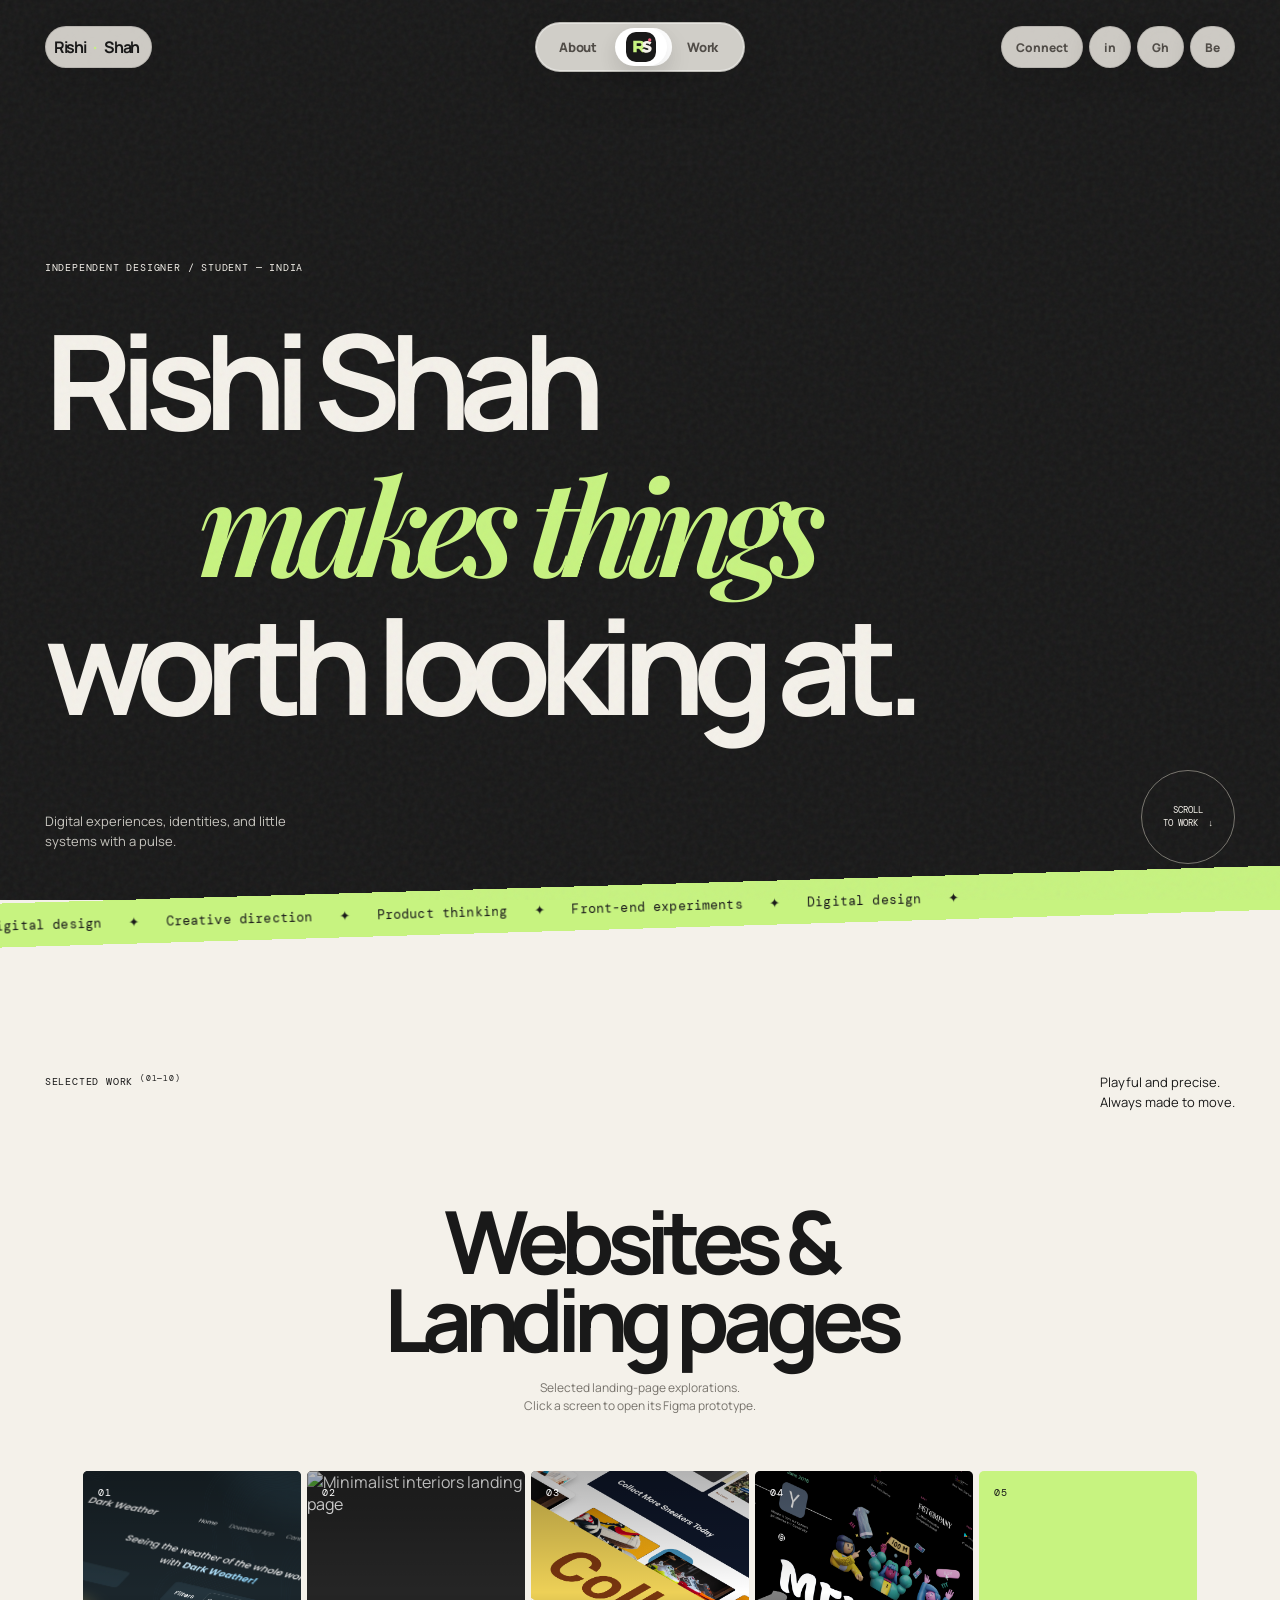
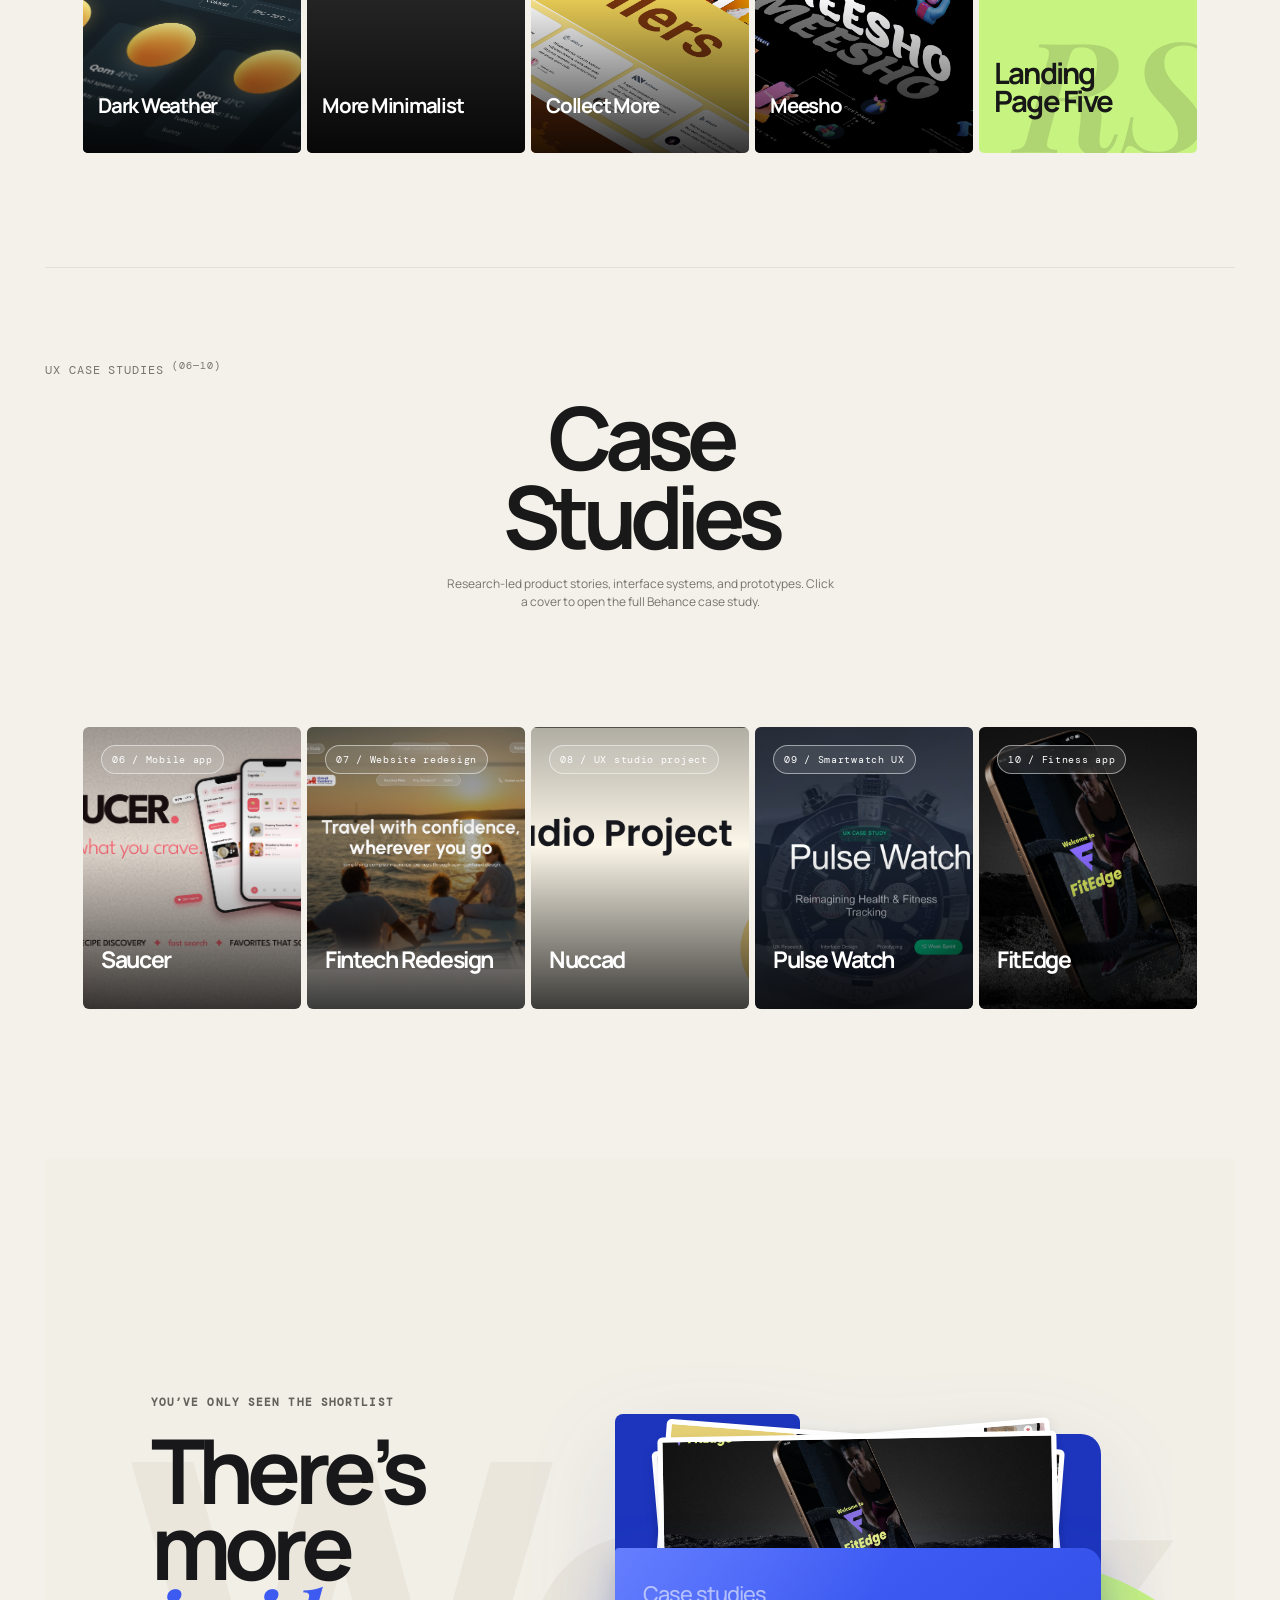
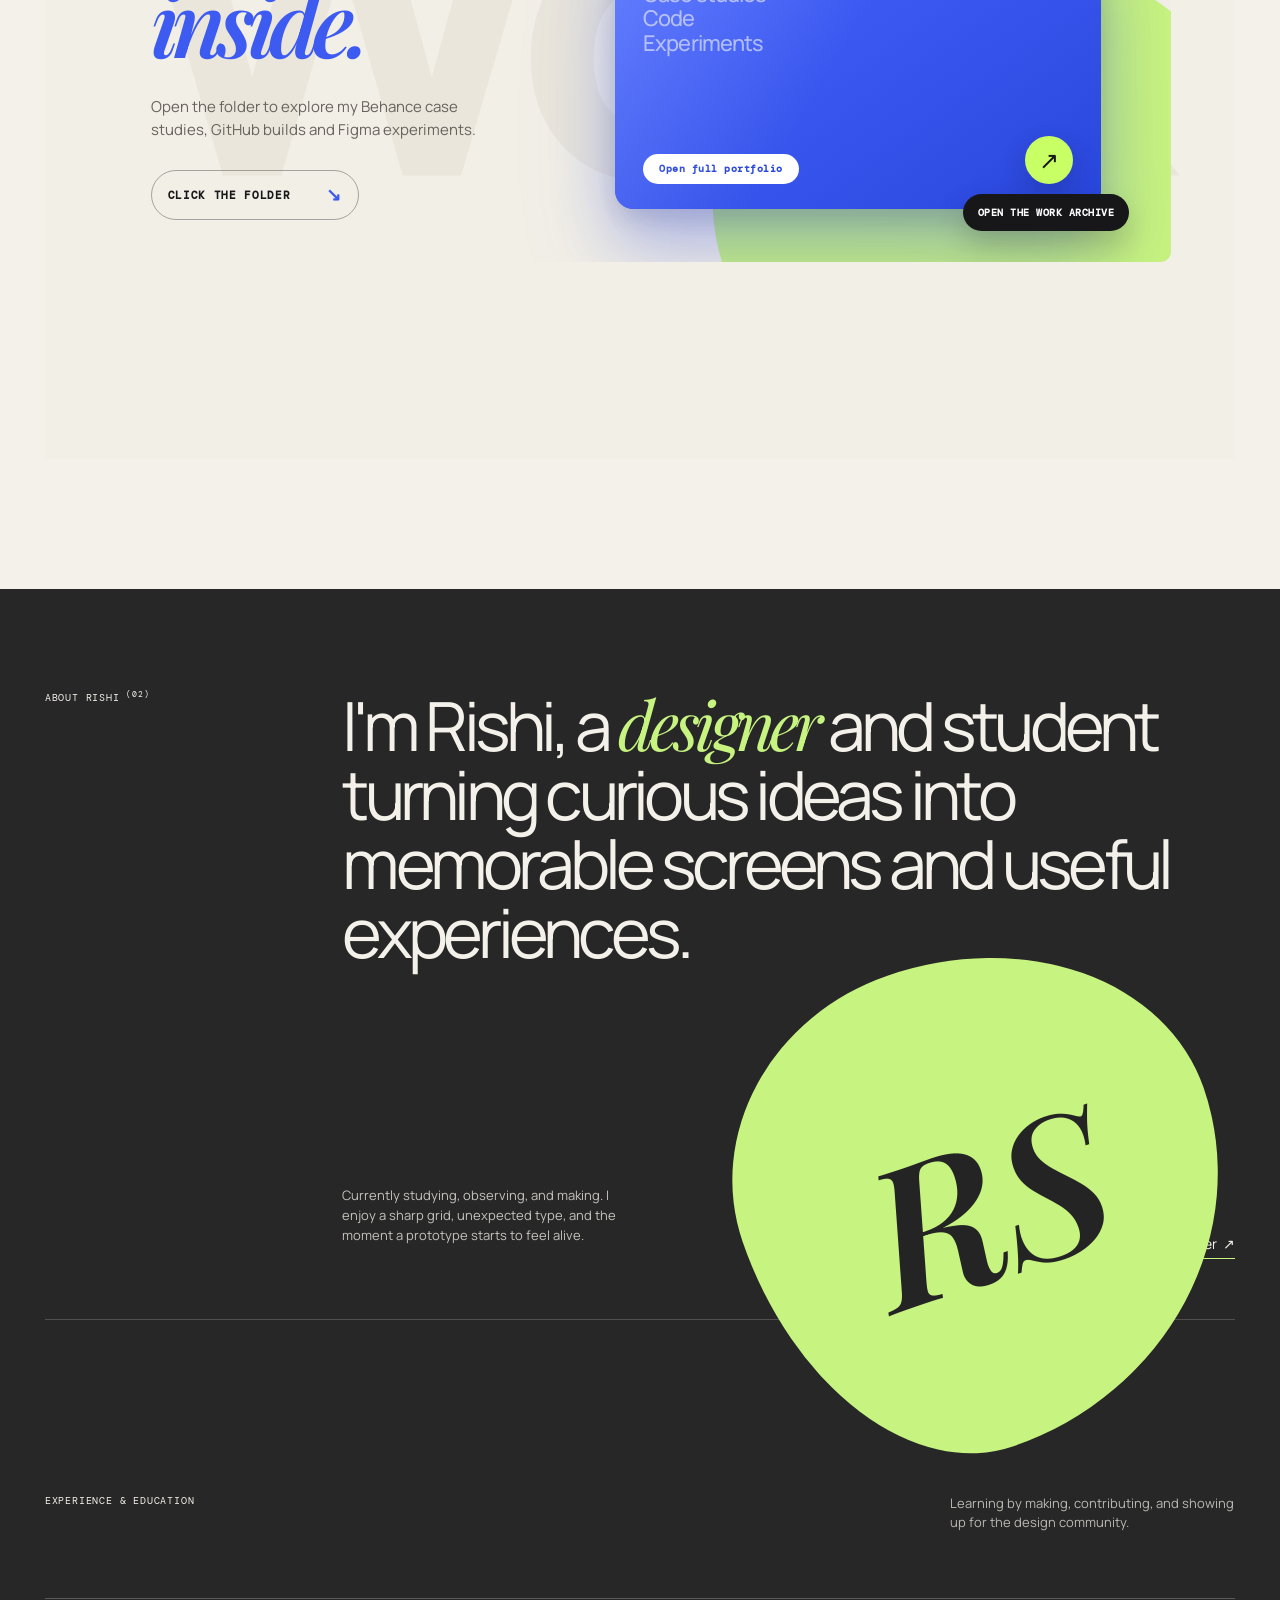
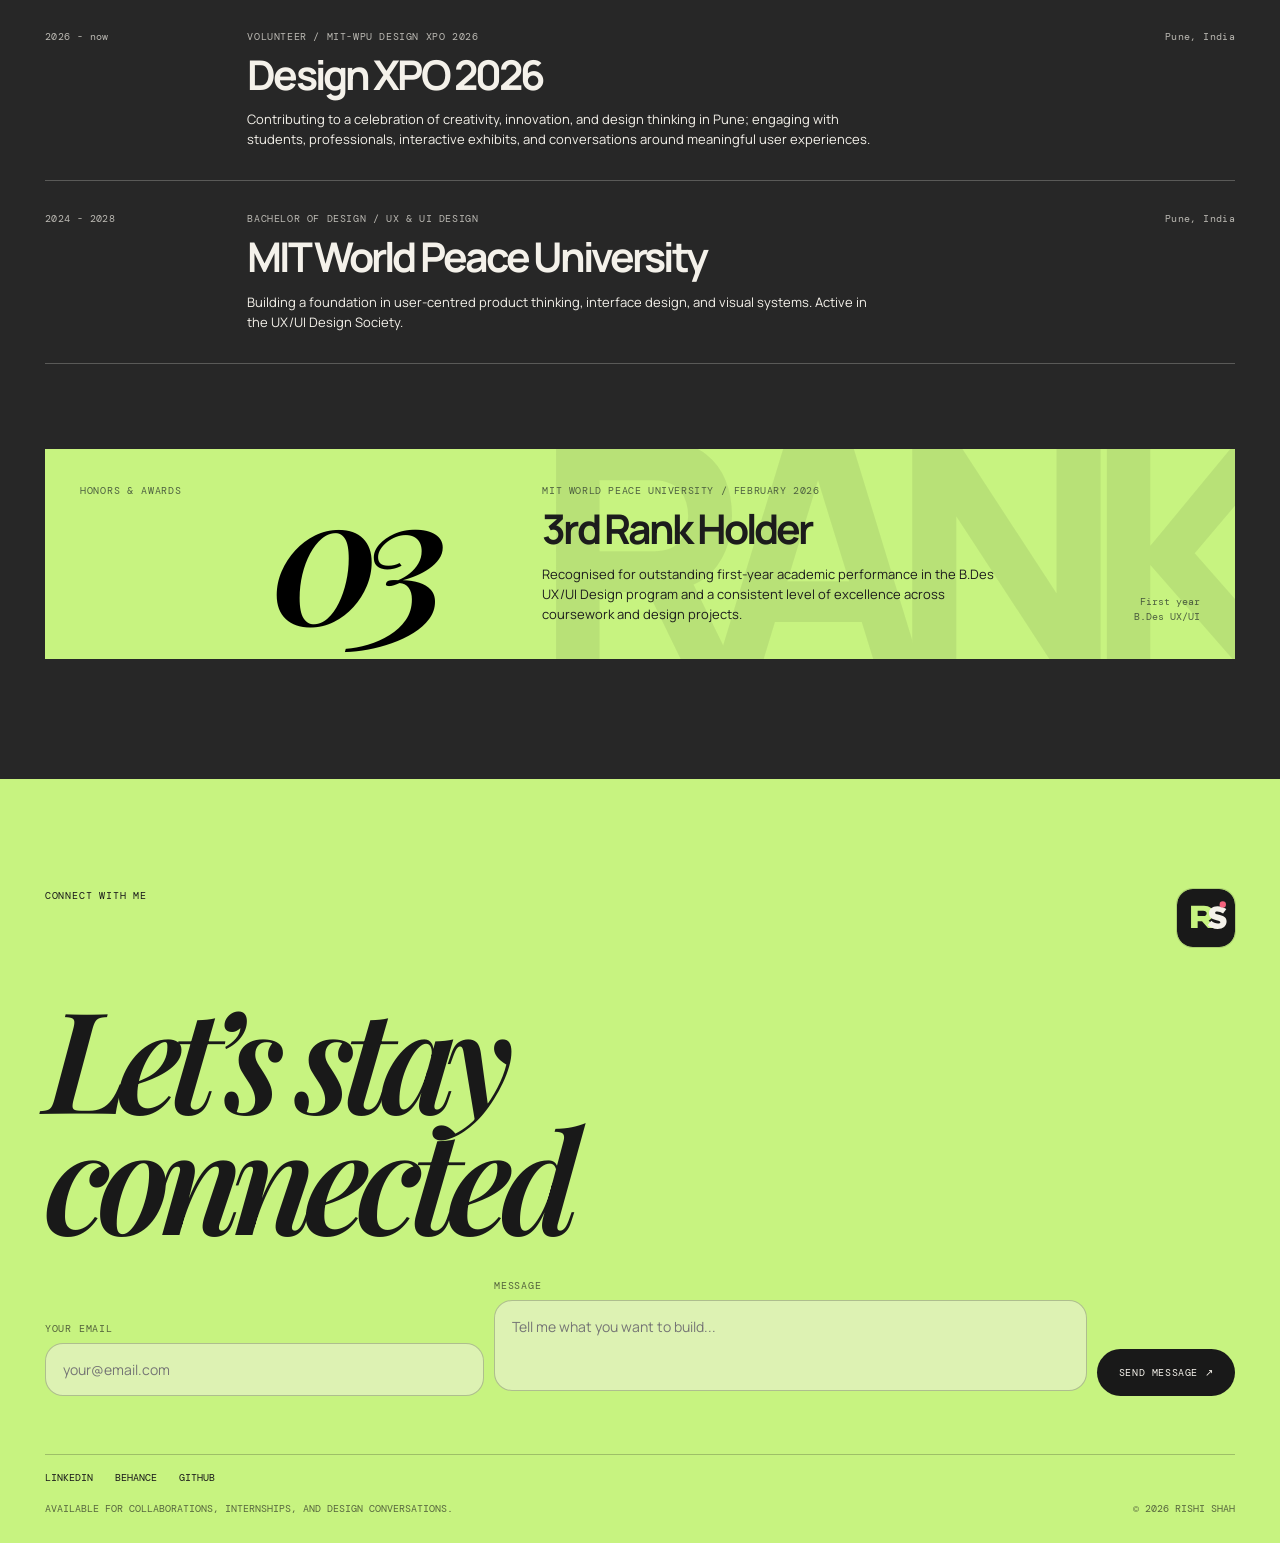
==== index.html @ 3260567b "feat: add portfolio files, README, and gitignore" ====
<!doctype html>
<html lang="en">

<head>
  <meta charset="utf-8">
  <meta name="viewport" content="width=device-width,initial-scale=1">
  <meta name="description" content="Rishi Shah — Designer & Student.">
  <title>Rishi Shah | Design Student - Web and Brand Design Student</title>
  <link rel="icon" href="assets/rs-logo.svg" type="image/svg+xml">
  <link rel="preconnect" href="https://fonts.googleapis.com">
  <link rel="preconnect" href="https://fonts.gstatic.com" crossorigin>
  <link
    href="https://fonts.googleapis.com/css2?family=DM+Mono:wght@400;500&family=Manrope:wght@400;500;600;700;800&family=Playfair+Display:ital,wght@0,600;0,700;1,600&display=swap"
    rel="stylesheet">
  <link rel="stylesheet" href="css/styles.css">
  <link rel="stylesheet" href="css/case-studies.css">
  <link rel="stylesheet" href="css/landing-pages.css">
  <link rel="stylesheet" href="css/smooth-scroll.css">
  <link rel="stylesheet" href="css/profile.css">
  <link rel="stylesheet" href="css/about-flow.css">
  <link rel="stylesheet" href="css/footer-connect.css">
  <link rel="stylesheet" href="css/juan-nav.css">
  <link rel="stylesheet" href="css/work-archive.css">
  <link rel="stylesheet" href="css/work-gateway.css">
</head>

<body>
  <div class="loader">
    <div class="loader-mark">RS</div>
    <div class="loader-bar"><i></i></div><small>LOADING PORTFOLIO</small>
  </div>
  <div class="grain"></div>
  <header class="nav"><a class="wordmark magnetic" href="#top"><img src="assets/rs-logo.svg" alt="Rishi Shah logo"><span
        class="wm-text">Rishi</span><span class="wm-dot">·</span><span class="wm-text">Shah</span></a>
    <nav><a href="#work">Work</a><a href="about.html">About</a><a href="#contact">Contact</a></nav>
  </header>
  <main id="top">
    <section class="hero">
      <p class="eyebrow">Independent designer / student — India</p>
      <h1><span>Rishi Shah</span><em>makes things</em><span>worth looking at.</span></h1>
      <div class="hero-foot">
        <p>Digital experiences, identities, and little systems with a pulse.</p><a class="circle-link magnetic"
          href="#work">SCROLL<br>TO WORK&nbsp; ↓</a>
      </div>
    </section>
    <section class="ticker">
      <div>Digital design <i>✦</i> Creative direction <i>✦</i> Product thinking <i>✦</i> Front-end experiments <i>✦</i>
        Digital design <i>✦</i></div>
    </section>
    <section class="work" id="work">
      <div class="heading">
        <p class="eyebrow">Selected work <sup>(01—10)</sup></p>
        <p>Playful and precise.<br>Always made to move.</p>
      </div>
      <section class="landing-pages" aria-label="Websites and landing pages">
        <div class="landing-intro">
          <h2 class="js-split-heading">Websites &amp;<br>Landing pages</h2>
          <p>Selected landing-page explorations.<br>Click a screen to open its Figma prototype.</p>
        </div>
        <div class="landing-rail">
          <a class="landing-card"
            href="https://www.figma.com/proto/lke6ARmaH7IUrKe8hvTm0L/Landing-Page?node-id=1-6&p=f&viewport=498%2C603%2C0.32&t=EdB6YgY4owPScrQT-1&scaling=min-zoom&content-scaling=fixed&starting-point-node-id=1%3A6&page-id=0%3A1"
            target="_blank" rel="noreferrer"><img src="assets/landing-01.png"
              alt="Dark Weather landing page"><span><small>01</small><b>Dark Weather</b><i>Open prototype
                &rarr;</i></span></a>
          <a class="landing-card"
            href="https://www.figma.com/proto/lke6ARmaH7IUrKe8hvTm0L/Landing-Page?node-id=47-27&viewport=547%2C81%2C0.11&t=ZmXXO8raAyymu8RP-1&scaling=min-zoom&content-scaling=fixed&page-id=47%3A26"
            target="_blank" rel="noreferrer"><img src="assets/landing-02.png"
              alt="Minimalist interiors landing page"><span><small>02</small><b>More Minimalist</b><i>Open prototype
                &rarr;</i></span></a>
          <a class="landing-card"
            href="https://www.figma.com/proto/lke6ARmaH7IUrKe8hvTm0L/Landing-Page?node-id=1-8222&viewport=591%2C114%2C0.03&t=0yIMwcMPUwE3lR9Z-1&scaling=min-zoom&content-scaling=fixed&starting-point-node-id=1%3A10954&page-id=1%3A8219"
            target="_blank" rel="noreferrer"><img src="assets/landing-03.png"
              alt="Sneaker collection landing page"><span><small>03</small><b>Collect More</b><i>Open prototype
                &rarr;</i></span></a>
          <a class="landing-card"
            href="https://www.figma.com/proto/lke6ARmaH7IUrKe8hvTm0L/Landing-Page?node-id=2-19469&viewport=582%2C318%2C0.11&t=HtlatHieWguyq5ww-1&scaling=min-zoom&content-scaling=fixed&page-id=2%3A19468"
            target="_blank" rel="noreferrer"><img src="assets/landing-04.png"
              alt="Meesho ecommerce landing page"><span><small>04</small><b>Meesho</b><i>Open prototype
                &rarr;</i></span></a>
          <a class="landing-card landing-card--type"
            href="https://www.figma.com/proto/lke6ARmaH7IUrKe8hvTm0L/Landing-Page?node-id=2-21839&viewport=645%2C70%2C0.05&t=hhKALleNltdQ2aEH-1&scaling=scale-down-width&content-scaling=fixed&page-id=2%3A21837"
            target="_blank" rel="noreferrer"><span><small>05</small><b>Landing<br>Page Five</b><i>Open prototype
                &rarr;</i></span><em>RS</em></a>
        </div>
      </section>
      <section class="ux-case-studies" aria-label="UX case studies">
        <div class="case-study-intro">
          <p class="eyebrow">UX case studies <sup>(06—10)</sup></p>
          <h2 class="js-split-heading">Case<br>Studies</h2>
          <p>Research-led product stories, interface systems, and prototypes. Click a cover to open the full Behance
            case study.</p>
        </div>
        <div class="case-study-rail">
          <a class="study-card study-card--wide"
            href="https://www.behance.net/gallery/251138849/SAUCER-A-Smarter-Cooking-Companion-App" target="_blank"
            rel="noreferrer"><img src="assets/case-saucer.png"
              alt="Saucer smarter cooking companion case study"><span><small>06 / Mobile app</small><b>Saucer</b><i>Open
                Behance case study &rarr;</i></span></a>
          <a class="study-card" href="https://www.behance.net/gallery/247076405/Fintech-UX-Case-Study-Website-Redesign"
            target="_blank" rel="noreferrer"><img src="assets/case-fintech.png"
              alt="Fintech travel insurance website redesign case study"><span><small>07 / Website
                redesign</small><b>Fintech Redesign</b><i>Open Behance case study &rarr;</i></span></a>
          <a class="study-card"
            href="https://www.behance.net/gallery/245405945/Nuccad-Connection-is-where-community-begins" target="_blank"
            rel="noreferrer"><img src="assets/case-nuccad.png"
              alt="Nuccad UX studio social cause project"><span><small>08 / UX studio
                project</small><b>Nuccad</b><i>Open
                Behance case study &rarr;</i></span></a>
          <a class="study-card"
            href="https://www.behance.net/gallery/244216907/Pulse-Watch-UXUI-Case-Study-Smartwatch-Design"
            target="_blank" rel="noreferrer"><img src="assets/case-pulse.png"
              alt="Pulse Watch smartwatch UX UI case study"><span><small>09 / Smartwatch UX</small><b>Pulse
                Watch</b><i>Open Behance case study &rarr;</i></span></a>
          <a class="study-card study-card--wide" href="https://www.behance.net/gallery/238937095/Your-Own-Way-to-Be-Fit"
            target="_blank" rel="noreferrer"><img src="assets/case-fitedge.png"
              alt="FitEdge fitness app UX UI case study"><span><small>10 / Fitness app</small><b>FitEdge</b><i>Open
                Behance case study &rarr;</i></span></a>
        </div>
      </section>
      <section class="work-gateway" aria-label="Open full work archive">
        <span class="work-bg" aria-hidden="true">Work</span>
        <div class="work-gateway__inner">
          <div class="work-gateway__copy">
            <p class="eyebrow">You’ve only seen the shortlist</p>
            <h2>There’s more<br><em>inside.</em></h2>
            <p>Open the folder to explore my Behance case studies, GitHub builds and Figma experiments.</p>
            <span>Click the folder <i>↘</i></span>
          </div>
          <a class="work-folder" href="work.html" aria-label="Open work page">
            <span class="folder-back"></span>
            <span class="folder-paper paper-one"><img src="assets/case-saucer.png" alt=""></span>
            <span class="folder-paper paper-two"><img src="assets/landing-03.png" alt=""></span>
            <span class="folder-paper paper-three"><img src="assets/case-fitedge.png" alt=""></span>
            <span class="folder-front"><small>Open full portfolio</small><i>↗</i><b>Case
                studies<br>Code<br>Experiments</b></span>
            <span class="folder-prompt">Open the work archive</span>
          </a>
        </div>
      </section>
      <div class="case-cards">
        <article class="case-card"><img
            src="https://mir-s3-cdn-cf.behance.net/project_modules/1400/0ab247238937095.691eaff228c90.png"
            alt="Your Own Way to Be Fit preview">
          <div class="case-overlay"><small>01 / UX case study</small><b>Your Own Way<br>to Be Fit</b><i>Choose a
              destination</i>
            <nav class="case-actions"><a href="https://www.behance.net/gallery/238937095/Your-Own-Way-to-Be-Fit"
                target="_blank" rel="noreferrer">Case study <strong>&rarr;</strong></a><a
                href="https://www.figma.com/proto/jUpS8G6kVioR6BzMl6b4cC/Fitness-App?node-id=158-6749&viewport=383%2C215%2C0.04&t=UcfTN67jsjdbZwN2-1&scaling=scale-down&content-scaling=fixed&starting-point-node-id=158%3A6777&page-id=0%3A1"
                target="_blank" rel="noreferrer">Prototype <strong>&rarr;</strong></a></nav>
          </div>
        </article>                                                                                                                                          
        <article class="case-card"><img
            src="https://mir-s3-cdn-cf.behance.net/project_modules/1400/d0d782251138849.6a2fe41dd9f46.png"
            alt="Saucer cooking companion preview">
          <div class="case-overlay"><small>02 / Product design</small><b>Saucer &mdash; a smarter<br>cooking
              companion</b><i>Choose a destination</i>
            <nav class="case-actions"><a
                href="https://www.behance.net/gallery/251138849/SAUCER-A-Smarter-Cooking-Companion-App" target="_blank"
                rel="noreferrer">Case study <strong>&rarr;</strong></a><a
                href="https://www.figma.com/proto/Ri51hD9hvr0TAmnC9CKl79/Saucer--Recipe-App?node-id=9192-3221&viewport=761%2C411%2C0.11&t=XUtixiIDZJPOruR1-1&scaling=min-zoom&content-scaling=fixed&starting-point-node-id=9262%3A6708&page-id=7020%3A3894"
                target="_blank" rel="noreferrer">Prototype <strong>&rarr;</strong></a></nav>
          </div>
        </article>
        <article class="case-card"><img
            src="https://mir-s3-cdn-cf.behance.net/project_modules/1400/ea6f74247076405.69d35b1098829.png"
            alt="Fintech website redesign preview">
          <div class="case-overlay"><small>03 / Website redesign</small><b>Fintech UX<br>case study</b><i>Choose a
              destination</i>
            <nav class="case-actions"><a
                href="https://www.behance.net/gallery/247076405/Fintech-UX-Case-Study-Website-Redesign" target="_blank"
                rel="noreferrer">Case study <strong>&rarr;</strong></a></nav>
          </div>
        </article>
      </div>
      <div class="projects"><a class="project rose" href="https://www.behance.net/rishishah11" target="_blank"
          rel="noreferrer">
          <div class="art orbit"><i></i><b></b><strong>VIEW CASE<br>STUDY</strong></div>
          <div class="meta">
            <h2>Behance<br>Portfolio</h2><span>Visual design / 2025</span><b>↗</b>
          </div>
        </a><a class="project blue" href="https://github.com/Rshah916" target="_blank" rel="noreferrer">
          <div class="art code">
            <div>RSH/916 <small>● ● ●</small></div>
            <p></p><strong>building ideas<br>in public</strong>
          </div>
          <div class="meta">
            <h2>Open source<br>experiments</h2><span>Code / GitHub</span><b>↗</b>
          </div>
        </a></div>
      <div class="repo-heading">
        <p class="eyebrow">Fresh from GitHub</p>
        <p>Live repositories, pulled directly from my workbench.</p>
      </div>
      <div id="repos" class="repos">
        <p>Collecting recent repositories…</p>
      </div>
    </section>
    <section class="about" id="about">
      <p class="eyebrow">About Rishi <sup>(02)</sup></p>
      <div class="about-copy">
        <p class="lead">I'm Rishi, a <em>designer</em> and student turning curious ideas into memorable screens and
          useful experiences.</p>
        <div>
          <p>Currently studying, observing, and making. I enjoy a sharp grid, unexpected type, and the moment a
            prototype starts to feel alive.</p><a href="mailto:hello@rishishah.design">Let's work together&nbsp; ↗</a>
        </div>
      </div>
      <div class="blob">RS</div>
    </section>
    <section class="profile-section" aria-label="Experience, education and awards">
      <div class="profile-kicker">
        <p class="eyebrow">Experience &amp; education</p>
        <p>Learning by making, contributing, and showing up for the design community.</p>
      </div>
      <div class="profile-list">
        <article class="profile-row"><span class="profile-year">2026 - now</span>
          <div>
            <p class="profile-label">Volunteer / MIT-WPU Design XPO 2026</p>
            <h2>Design XPO 2026</h2>
            <p>Contributing to a celebration of creativity, innovation, and design thinking in Pune; engaging with
              students, professionals, interactive exhibits, and conversations around meaningful user experiences.</p>
          </div><span class="profile-place">Pune, India</span>
        </article>
        <article class="profile-row"><span class="profile-year">2024 - 2028</span>
          <div>
            <p class="profile-label">Bachelor of Design / UX &amp; UI Design</p>
            <h2>MIT World Peace University</h2>
            <p>Building a foundation in user-centred product thinking, interface design, and visual systems. Active in
              the UX/UI Design Society.</p>
          </div><span class="profile-place">Pune, India</span>
        </article>
      </div>
      <div class="award-card">
        <p class="eyebrow">Honors &amp; awards</p>
        <div class="award-number">03</div>
        <div class="award-copy">
          <p class="profile-label">MIT World Peace University / February 2026</p>
          <h2>3rd Rank Holder</h2>
          <p>Recognised for outstanding first-year academic performance in the B.Des UX/UI Design program and a
            consistent level of excellence across coursework and design projects.</p>
        </div><span class="award-note">First year<br>B.Des UX/UI</span>
      </div>
    </section>
    <footer id="contact" class="connect-footer">
      <div class="footer-top">
        <p class="eyebrow">Connect with me</p><img src="assets/rs-logo.svg" alt="Rishi Shah logo">
      </div>
      <p class="connect-copy">Find me where the work lives — case studies, prototypes, code experiments, and design
        updates.</p>
      <form class="connect-form" data-contact-form>
        <label><span>Your email</span><input type="email" name="email" placeholder="your@email.com" required></label>
        <label><span>Message</span><textarea name="message" rows="3" placeholder="Tell me what you want to build..."
            required></textarea></label>
        <button type="submit">Send message ↗</button>
      </form>
      <div class="connect-links"><a href="https://www.linkedin.com/in/rishi-shah-89b1b3341/" target="_blank"
          rel="noreferrer"><small>01</small><span>LinkedIn</span><b>Connect ↗</b></a><a
          href="https://www.behance.net/rishishah11" target="_blank"
          rel="noreferrer"><small>02</small><span>Behance</span><b>View case studies ↗</b></a><a
          href="https://github.com/Rshah916" target="_blank" rel="noreferrer"><small>03</small><span>GitHub</span><b>See
            experiments ↗</b></a></div>
      <div class="footer-bottom"><span>Available for collaborations, internships, and design
          conversations.</span><span>© <span id="year"></span> Rishi Shah</span></div>
    </footer>
  </main>
  <script src="https://cdn.jsdelivr.net/npm/lenis@1.3.17/dist/lenis.min.js"></script>
  <script src="https://cdn.jsdelivr.net/npm/gsap@3.13.0/dist/gsap.min.js"></script>
  <script src="https://cdn.jsdelivr.net/npm/gsap@3.13.0/dist/ScrollTrigger.min.js"></script>
  <script src="js/script.js"></script>
</body>

</html>
---- css/styles.css ----
:root{--ink:#191919;--paper:#f4f1ea;--acid:#c7f380;--rose:#f4627d;--blue:#4264f3;--muted:#77736c}*{box-sizing:border-box}html{scroll-behavior:smooth}body{margin:0;background:var(--paper);color:var(--ink);font-family:Manrope,Arial,sans-serif}.grain{pointer-events:none;position:fixed;inset:0;z-index:9;opacity:.05;background-image:url("data:image/svg+xml,%3Csvg viewBox='0 0 180 180' xmlns='http://www.w3.org/2000/svg'%3E%3Cfilter id='n'%3E%3CfeTurbulence type='fractalNoise' baseFrequency='.95' numOctaves='4'/%3E%3C/filter%3E%3Crect width='100%25' height='100%25' filter='url(%23n)'/%3E%3C/svg%3E")}.loader{position:fixed;inset:0;z-index:20;background:#191919;color:var(--paper);display:grid;place-content:center;gap:16px;text-align:center;font:10px 'DM Mono',monospace;letter-spacing:.1em;transition:transform .85s cubic-bezier(.77,0,.18,1)}.loader.done{transform:translateY(-100%)}.loader-mark{font:italic 72px 'Playfair Display',serif}.loader-bar{width:170px;height:1px;background:#555;overflow:hidden}.loader-bar i{display:block;height:100%;background:var(--acid);animation:load 1.15s forwards}@keyframes load{to{width:100%}}.nav{position:absolute;z-index:2;width:100%;padding:25px 3.5vw;color:var(--paper);display:flex;justify-content:space-between;mix-blend-mode:difference}.nav a{color:inherit;text-decoration:none;font-size:12px;font-weight:700}.wordmark{font-size:16px!important;letter-spacing:-.08em;display:flex;align-items:center;gap:8px}.wordmark span{color:var(--acid)}.wordmark img{width:28px;height:28px;border-radius:7px;animation:logo-in .9s .15s both cubic-bezier(.2,.75,.25,1);transition:transform .55s cubic-bezier(.34,1.56,.64,1)}.wordmark:hover img{transform:rotate(360deg) scale(1.12)}
.wm-text{display:inline-block;color:inherit;transition:color .35s cubic-bezier(.2,.75,.25,1)}
.wordmark:hover .wm-text{color:#4ade80}
.wm-dot{display:inline-block;color:var(--acid);transition:transform .55s cubic-bezier(.34,1.56,.64,1)}
.wordmark:hover .wm-dot{transform:rotate(360deg)}@keyframes logo-in{from{opacity:0;transform:rotate(-90deg) scale(.6)}to{opacity:1;transform:rotate(0deg) scale(1)}}nav{display:flex;gap:25px}.hero{background:#191919;color:var(--paper);min-height:100svh;padding:29vh 3.5vw 4vh;display:flex;flex-direction:column;justify-content:space-between;overflow:hidden}.eyebrow{font:10px 'DM Mono',monospace;letter-spacing:.08em;text-transform:uppercase;margin:0}.hero h1{font-size:clamp(57px,10.3vw,165px);line-height:.83;letter-spacing:-.09em;margin:25px 0}.hero h1 span,.hero h1 em{display:block;transform:translateY(125%);animation:rise .85s .3s forwards cubic-bezier(.2,.75,.25,1)}.hero h1 em{font:italic 600 1em 'Playfair Display',serif;color:var(--acid);margin-left:12vw;animation-delay:.38s}.hero h1 span:last-child{animation-delay:.46s}@keyframes rise{to{transform:translateY(0)}}.hero-foot{display:flex;justify-content:space-between;align-items:end}.hero-foot p{max-width:270px;color:#c8c6c0;font-size:13px;line-height:1.5}.circle-link{border:1px solid #77746d;border-radius:50%;height:94px;width:94px;display:grid;place-content:center;text-align:center;color:inherit;text-decoration:none;font:9px/1.4 'DM Mono',monospace;transition:.3s}.circle-link:hover{background:var(--acid);color:var(--ink);border-color:var(--acid)}.ticker{background:var(--acid);overflow:hidden;white-space:nowrap;padding:13px 0;transform:rotate(-1.7deg) scale(1.02);margin-top:-15px}.ticker div{font:13px 'DM Mono',monospace;width:max-content;animation:marquee 15s linear infinite}.ticker i{font-style:normal;margin:0 18px}@keyframes marquee{to{transform:translateX(-33.33%)}}.work{padding:145px 3.5vw 130px}.heading,.repo-heading{display:flex;justify-content:space-between}.heading{margin-bottom:80px}.heading p:last-child,.repo-heading p:last-child{font-size:13px;line-height:1.5;margin:0;max-width:230px}.projects{display:grid;grid-template-columns:1.28fr .72fr;gap:18px}.project{display:block;color:inherit;text-decoration:none}.art{height:clamp(330px,46vw,620px);overflow:hidden;position:relative;transition:transform .55s}.project:hover .art{transform:scale(.98)}.rose .art{background:var(--rose)}.blue .art{background:var(--blue)}.orbit i,.orbit b{position:absolute;border-radius:50%;border:1px solid #222;mix-blend-mode:multiply}.orbit i{width:68%;aspect-ratio:1;left:15%;top:7%;background:var(--acid);animation:float 8s infinite ease-in-out}.orbit b{width:50%;aspect-ratio:1;right:3%;bottom:-3%;background:var(--paper);animation:float 7s infinite ease-in-out reverse}@keyframes float{50%{transform:translate(14%,-8%) scale(.84)}}.orbit strong{position:absolute;left:11%;bottom:15%;font-size:clamp(26px,4vw,64px);letter-spacing:-.08em;line-height:.86}.code{padding:13%}.code>div{height:36px;background:#151515;color:#eee;padding:11px 14px;font:9px 'DM Mono',monospace;display:flex;justify-content:space-between}.code p{height:48%;margin:0;background:repeating-linear-gradient(to bottom,#d0dcff 0 2px,transparent 2px 21px);opacity:.8}.code strong{position:absolute;right:9%;bottom:12%;width:67%;background:var(--acid);padding:23px;font-size:clamp(25px,4vw,52px);line-height:.9;letter-spacing:-.08em;transform:rotate(-5deg)}.meta{display:grid;grid-template-columns:1fr auto 25px;gap:15px;align-items:end;padding:14px 0 42px}.meta h2{font-size:clamp(24px,3vw,45px);line-height:.93;letter-spacing:-.07em;margin:0}.meta span{font:10px 'DM Mono',monospace;color:var(--muted);padding-bottom:4px}.meta>b{font-size:20px}.repo-heading{border-top:1px solid #c9c6be;padding-top:18px;margin-top:35px}.repos{border-top:1px solid #c9c6be;margin-top:45px}.repos>p{font:12px 'DM Mono',monospace;color:var(--muted);padding:20px 0}.repo{display:grid;grid-template-columns:70px 1fr auto;gap:12px;align-items:center;padding:20px 0;border-bottom:1px solid #c9c6be;color:inherit;text-decoration:none}.repo small{font:10px 'DM Mono',monospace;color:var(--muted)}.repo h3{font-size:17px;margin:0;letter-spacing:-.04em}.repo p{margin:5px 0 0;color:var(--muted);font-size:11px}.about{min-height:730px;background:#272727;color:var(--paper);padding:100px 3.5vw 60px;display:grid;grid-template-columns:25% 1fr;position:relative;overflow:hidden}.about-copy{position:relative;z-index:1;display:flex;flex-direction:column;justify-content:space-between}.lead{max-width:990px;font-size:clamp(32px,5.3vw,77px);line-height:1.02;letter-spacing:-.07em;margin:0}.lead em{font-family:'Playfair Display',serif;color:var(--acid)}.about-copy>div{display:flex;justify-content:space-between;align-items:end}.about-copy>div p{max-width:275px;font-size:13px;line-height:1.55;color:#c5c3bd}.about-copy a{color:var(--paper);border-bottom:1px solid var(--acid);padding-bottom:5px;text-decoration:none;font-size:14px}.blob{position:absolute;right:4%;bottom:-17%;width:38vw;aspect-ratio:1;background:var(--acid);border-radius:46% 54% 61% 39%/42% 43% 57% 58%;display:grid;place-content:center;color:#242424;font:italic 600 clamp(70px,15vw,210px) 'Playfair Display',serif;transform:rotate(-19deg);animation:wobble 11s infinite ease-in-out}@keyframes wobble{50%{border-radius:60% 40% 35% 65%/55% 63% 37% 45%;transform:rotate(-12deg)}}footer{background:var(--acid);padding:120px 3.5vw 28px}.hello{display:block;color:var(--ink);text-decoration:none;font:italic 600 clamp(58px,12vw,180px)/.85 'Playfair Display',serif;letter-spacing:-.08em;margin:50px 0 105px}.hello span{font-family:Manrope;font-size:.55em}footer>div{border-top:1px solid #97ba62;padding-top:15px;display:flex;gap:22px;font:10px 'DM Mono',monospace;text-transform:uppercase}footer a{color:inherit}footer>div span{margin-left:auto}@media(max-width:700px){.nav,.hero,.work,.about,footer{padding-left:5vw;padding-right:5vw}.nav nav{display:none}.hero{padding-top:27vh}.hero h1{font-size:15.5vw}.hero h1 em{margin-left:5vw}.projects{grid-template-columns:1fr}.art{height:92vw}.blue .art{height:78vw}.meta{padding-bottom:28px;grid-template-columns:1fr auto}.meta span{display:none}.heading{margin-bottom:50px}.about{display:block;min-height:640px;padding-top:70px}.about>.eyebrow{margin-bottom:65px}.about-copy>div{display:block}.about-copy a{display:inline-block;margin-top:28px}.blob{width:65vw;right:-8%;bottom:-8%}.repo-heading{display:block}.repo-heading p:last-child{margin-top:18px}footer{padding-top:80px}.hello{margin:35px 0 80px}footer>div{flex-wrap:wrap}footer>div>span{width:100%;margin:10px 0 0}.hero-foot p{max-width:210px}}
---- css/case-studies.css ----
.case-study-rail {
  position: relative;
  padding: 60px 0
}


.case-study-intro {
  max-width: 580px;
  margin-bottom: 48px;
  padding-top: 40px
}

.case-study-intro .eyebrow {
  margin-bottom: .6em
}

.case-study-intro h2 {
  font-size: min(5rem, 8vw);
  letter-spacing: -.06em;
  line-height: 1.08;
  margin-bottom: 24px
}

.case-study-intro p {
  font-size: clamp(18px, 2vw, 20px);
  color: var(--dim)
}

.case-cards {
  display: grid;
  grid-template-columns: repeat(3, minmax(0, 1fr));
  gap: 18px;
  margin-bottom: 50px
}

.case-card {
  position: relative;
  aspect-ratio: 4/5;
  overflow: hidden;
  color: #fff;
  background: #202020;
  opacity: 0;
  transform: translateY(70px);
  transition: opacity .85s cubic-bezier(.2, .75, .25, 1), transform .85s cubic-bezier(.2, .75, .25, 1)
}

.case-card.in-view {
  opacity: 1;
  transform: translateY(0)
}

.case-card:nth-child(2) {
  transition-delay: .12s
}

.case-card:nth-child(3) {
  transition-delay: .24s
}

.case-card img {
  display: block;
  width: 100%;
  height: 100%;
  object-fit: cover;
  object-position: center top;
  transition: transform .65s cubic-bezier(.2, .75, .25, 1), filter .45s
}

.case-card:nth-child(2) img {
  object-position: 57% center
}

.case-card:nth-child(3) img {
  object-position: 52% center
}

.case-card:hover img {
  transform: scale(1.055);
  filter: brightness(.45)
}

.case-overlay {
  position: absolute;
  inset: 0;
  display: flex;
  flex-direction: column;
  padding: 20px;
  background: linear-gradient(180deg, rgba(0, 0, 0, .32), transparent 45%, rgba(0, 0, 0, .68));
  transition: background .4s
}

.case-card:hover .case-overlay,
.case-card:focus-within .case-overlay {
  background: rgba(20, 20, 20, .76)
}

.case-card small,
.case-card i {
  font: 10px 'DM Mono', monospace;
  letter-spacing: .06em;
  font-style: normal
}

.case-card b {
  font-size: clamp(21px, 2.6vw, 40px);
  letter-spacing: -.07em;
  line-height: .93;
  margin-top: auto
}

.case-card i {
  margin-top: 16px;
  transition: opacity .25s
}

.case-actions {
  display: grid;
  gap: 8px;
  max-height: 0;
  overflow: hidden;
  opacity: 0;
  margin-top: 0;
  transition: max-height .45s cubic-bezier(.2, .75, .25, 1), opacity .25s, margin-top .4s
}

.case-card:hover .case-actions,
.case-card:focus-within .case-actions {
  max-height: 110px;
  opacity: 1;
  margin-top: 18px
}

.case-actions a {
  display: flex;
  justify-content: space-between;
  align-items: center;
  padding: 11px 12px;
  background: var(--acid);
  color: #171717;
  text-decoration: none;
  font: 10px 'DM Mono', monospace;
  letter-spacing: .04em;
  transition: background .2s, transform .2s
}

.case-actions a:hover {
  background: #fff;
  transform: translateX(4px)
}

.case-actions strong {
  font-size: 16px;
  line-height: 0
}

@media(max-width:700px) {
  .case-study-rail {
    padding: 40px 0;
    margin-bottom: 40px
  }

  .case-study-intro {
    max-width: 100%;
    padding-top: 24px
  }

  .case-study-intro h2 {
    font-size: min(4rem, 7vw);
    line-height: 1.06
  }

  .case-study-intro p {
    font-size: clamp(16px, 2vw, 18px)
  }

  .case-cards {
    grid-template-columns: 1fr;
    gap: 15px
  }

  .case-card {
    aspect-ratio: 4/5
  }

  .case-actions {
    max-height: 110px;
    opacity: 1;
    margin-top: 18px
  }

  .case-overlay {
    background: linear-gradient(180deg, rgba(0, 0, 0, .32), transparent 35%, rgba(0, 0, 0, .75))
  }
}
---- css/landing-pages.css ----
.case-cards,
.projects,
.repo-heading,
.repos {
  display: none !important
}

/* ── UX Case Studies section ── */
.ux-case-studies {
  padding: 80px 0 60px
}

.case-study-intro {
  margin-bottom: 48px
}

.case-study-intro .eyebrow {
  margin-bottom: 14px
}

.case-study-intro h2 {
  font-size: clamp(48px, 6.8vw, 102px);
  line-height: .9;
  letter-spacing: -.085em;
  margin: 0 0 18px
}

.case-study-intro p {
  max-width: 420px;
  font-size: 12px;
  line-height: 1.55;
  color: var(--muted);
  margin: 0
}

.case-study-rail {
  display: grid;
  grid-template-columns: repeat(3, 1fr);
  grid-template-rows: auto auto;
  gap: 14px
}

/* wide cards span 2 columns */
.study-card--wide {
  grid-column: span 2
}

.study-card {
  position: relative;
  display: block;
  overflow: hidden;
  border-radius: 6px;
  color: #fff;
  background: #252525;
  text-decoration: none;
  aspect-ratio: 4/3;
  isolation: isolate
}

.study-card--wide {
  aspect-ratio: 16/9
}

.study-card img {
  display: block;
  width: 100%;
  height: 100%;
  object-fit: cover;
  object-position: center center;
  transition: transform .65s cubic-bezier(.2,.75,.25,1), filter .45s
}

.study-card:hover img {
  transform: scale(1.055);
  filter: brightness(.45)
}

.study-card span {
  position: absolute;
  inset: 0;
  padding: 18px;
  display: flex;
  flex-direction: column;
  justify-content: space-between;
  background: linear-gradient(180deg, rgba(0,0,0,.3), transparent 42%, rgba(0,0,0,.76))
}

.study-card small {
  font: 10px 'DM Mono', monospace;
  letter-spacing: .07em
}

.study-card b {
  font-size: clamp(18px, 1.8vw, 28px);
  line-height: .93;
  letter-spacing: -.06em;
  margin-top: auto
}

.study-card i {
  font: 9px 'DM Mono', monospace;
  letter-spacing: .06em;
  font-style: normal;
  margin-top: 8px;
  opacity: 0;
  transform: translateY(6px);
  transition: .3s
}

.study-card:hover i {
  opacity: 1;
  transform: translateY(0)
}

@media(max-width: 700px) {
  .ux-case-studies {
    padding: 50px 0 30px
  }

  .case-study-rail {
    grid-template-columns: 1fr;
    gap: 12px
  }

  .study-card--wide {
    grid-column: span 1;
    aspect-ratio: 4/3
  }

  .study-card {
    aspect-ratio: 4/3
  }

  .study-card i {
    opacity: 1;
    transform: none
  }
}

/* ── Landing pages section ── */
.landing-pages {
  padding: 10px 0 80px
}

.landing-intro {
  text-align: center;
  max-width: 720px;
  margin: 0 auto 56px
}

.landing-intro h2 {
  font-size: clamp(48px, 6.8vw, 102px);
  line-height: .9;
  letter-spacing: -.085em;
  margin: 0 0 20px
}

.landing-intro p {
  max-width: 360px;
  font-size: 12px;
  line-height: 1.5;
  color: var(--muted);
  margin: 0 auto
}

/* word splits for stagger animation */
.landing-intro h2 .split-word {
  display: inline-block;
  color: var(--rose);
  transition: color .3s
}

/* 3D stage — the cards "stand up" from this perspective floor */
.landing-rail {
  display: flex;
  justify-content: center;
  align-items: flex-end;
  gap: 0.5vw;
  width: 100%;
  padding-bottom: 15px;
  perspective: 1560px;
  perspective-origin: 50% 100%;
  transform-style: preserve-3d;
  overflow: visible;
  /* let GSAP handle clipping */
}

/* individual card */
.landing-card {
  position: relative;
  display: block;
  width: 17vw;
  height: 22vw;
  flex-shrink: 0;
  overflow: hidden;
  border-radius: 5px;
  color: #fff;
  background: #252525;
  text-decoration: none;
  isolation: isolate;
  transform-origin: 50% 100%;
  transform-style: preserve-3d;
  will-change: transform;
}

.landing-card img {
  width: 100%;
  height: 100%;
  display: block;
  object-fit: cover;
  transition: transform .65s cubic-bezier(.2, .75, .25, 1), filter .45s
}

.landing-card span {
  position: absolute;
  inset: 0;
  padding: 15px;
  display: flex;
  flex-direction: column;
  justify-content: space-between;
  background: linear-gradient(180deg, rgba(0, 0, 0, .3), transparent 43%, rgba(0, 0, 0, .8));
  z-index: 1
}

.landing-card small {
  font: 10px 'DM Mono', monospace;
  letter-spacing: .08em
}

.landing-card b {
  font-size: clamp(18px, 1.6vw, 26px);
  line-height: .94;
  letter-spacing: -.06em;
  margin-top: auto
}

.landing-card i {
  font: 9px 'DM Mono', monospace;
  letter-spacing: .06em;
  font-style: normal;
  margin-top: 10px;
  opacity: 0;
  transform: translateY(7px);
  transition: .3s
}

.landing-card:hover img {
  transform: scale(1.075);
  filter: brightness(.55)
}

.landing-card:hover i {
  opacity: 1;
  transform: translateY(0)
}

/* type-only card */
.landing-card--type {
  background: var(--acid);
  color: #171717
}

.landing-card--type span {
  background: none
}

.landing-card--type b {
  font-size: clamp(24px, 2.3vw, 39px)
}

.landing-card--type em {
  position: absolute;
  right: -7%;
  bottom: -14%;
  font: italic 600 12vw 'Playfair Display', serif;
  color: #1d1d1d;
  opacity: .14
}

.landing-card--type:hover {
  background: #181818;
  color: var(--acid)
}

/* ── Mobile: revert to scrollable horizontal strip ── */
@media(max-width:700px) {
  .landing-intro {
    text-align: left;
    margin-bottom: 30px
  }

  .landing-intro h2 {
    font-size: 15vw;
    line-height: .88
  }

  .landing-intro p {
    margin: 0
  }

  .landing-rail {
    justify-content: flex-start;
    overflow-x: auto;
    overflow-y: visible;
    scrollbar-width: thin;
    gap: 12px;
    padding-bottom: 12px;
    perspective: none;
    perspective-origin: unset;
    transform-style: flat;
  }

  .landing-card {
    width: 72vw;
    height: 72vw;
    flex-shrink: 0;
    aspect-ratio: 1.05/1;
    height: auto;
    transform: none !important;
    /* disable 3D on mobile */
  }

  .landing-card i {
    opacity: 1;
    transform: none
  }
}

/* Final UX case-study layout: match Websites & Landing pages */
.ux-case-studies{
  position:relative;
  padding:90px 0 90px;
  margin-top:20px;
  border-top:1px solid rgba(28,24,18,.08);
}

.case-study-intro{
  text-align:center;
  max-width:720px;
  margin:0 auto 56px;
}

.case-study-intro .eyebrow{
  position:absolute;
  left:0;
  top:90px;
  margin:0;
  text-align:left;
}

.case-study-intro h2{
  font-size:clamp(48px,6.8vw,102px);
  line-height:.9;
  letter-spacing:-.085em;
  margin:0 0 20px;
}

.case-study-intro h2 .split-word{
  display:inline-block;
}

.case-study-intro p{
  max-width:390px;
  font-size:12px;
  line-height:1.5;
  color:var(--muted);
  margin:0 auto;
}

.case-study-rail{
  display:flex;
  justify-content:center;
  align-items:flex-end;
  gap:0.5vw;
  width:100%;
  perspective:1560px;
  perspective-origin:50% 100%;
  transform-style:preserve-3d;
  overflow:visible;
  background:transparent!important;
  box-shadow:none!important;
  filter:none!important;
}

.study-card,
.study-card--wide{
  width:17vw;
  height:22vw;
  aspect-ratio:auto;
  flex-shrink:0;
  grid-column:auto;
  background:transparent!important;
  box-shadow:none!important;
  filter:none!important;
}

.study-card small{
  width:max-content;
  max-width:100%;
  padding:7px 10px;
  border:1px solid rgba(255,255,255,.5);
  border-radius:999px;
  background:rgba(255,255,255,.11);
  backdrop-filter:blur(10px);
}

@media(max-width:700px){
  .ux-case-studies{padding:58px 0 48px}
  .case-study-intro{text-align:left;margin-bottom:30px}
  .case-study-intro .eyebrow{position:static;margin-bottom:18px}
  .case-study-intro h2{font-size:15vw;line-height:.88}
  .case-study-intro p{margin:0}
  .case-study-rail{
    justify-content:flex-start;
    overflow-x:auto;
    overflow-y:visible;
    scrollbar-width:thin;
    gap:12px;
    padding-bottom:12px;
    perspective:none;
    transform-style:flat;
  }
  .study-card,
  .study-card--wide{
    width:72vw;
    min-width:72vw;
    height:auto;
    aspect-ratio:1.05/1;
    transform:none!important;
  }
}
---- css/smooth-scroll.css ----
html.lenis,html.lenis body{height:auto}body{overflow-x:hidden}.lenis.lenis-smooth{scroll-behavior:auto}.lenis.lenis-smooth [data-lenis-prevent]{overscroll-behavior:contain}.scroll-reveal{opacity:0;transform:translateY(42px);transition:opacity .8s cubic-bezier(.2,.75,.25,1),transform .8s cubic-bezier(.2,.75,.25,1)}.scroll-reveal.is-visible{opacity:1;transform:none}.landing-card{opacity:1;transform:none;transition:transform .35s cubic-bezier(.2,.75,.25,1),box-shadow .35s}.landing-card:hover{transform:translateY(-6px);box-shadow:0 22px 35px rgba(28,24,18,.14)}@media(prefers-reduced-motion:reduce){.scroll-reveal,.landing-card{opacity:1;transform:none;transition:none!important}}
---- css/profile.css ----
.profile-section{background:#f4f1ea;padding:120px 3.5vw}.profile-kicker{display:flex;justify-content:space-between;align-items:start;margin-bottom:65px}.profile-kicker>p:last-child{max-width:285px;margin:0;font-size:13px;line-height:1.5;color:var(--muted)}.profile-list{border-top:1px solid #cac6be}.profile-row{display:grid;grid-template-columns:15% 1fr 15%;gap:24px;padding:31px 0;border-bottom:1px solid #cac6be}.profile-year,.profile-place{font:10px 'DM Mono',monospace;color:var(--muted);letter-spacing:.04em}.profile-place{text-align:right}.profile-label{font:10px 'DM Mono',monospace;text-transform:uppercase;letter-spacing:.06em;color:var(--muted);margin:0 0 12px}.profile-row h2,.award-copy h2{font-size:clamp(26px,3.2vw,47px);line-height:.94;letter-spacing:-.07em;margin:0 0 16px}.profile-row div>p:last-child,.award-copy>p:last-child{max-width:630px;margin:0;font-size:13px;line-height:1.55}.award-card{position:relative;display:grid;grid-template-columns:15% 22% 1fr 15%;gap:24px;background:#202020;color:#f4f1ea;margin-top:85px;padding:35px;overflow:hidden}.award-card .eyebrow{color:var(--acid)}.award-number{font:italic 600 clamp(92px,14vw,200px)/.75 'Playfair Display',serif;color:#000;letter-spacing:-.1em}.award-copy{align-self:end;position:relative;z-index:1}.award-copy .profile-label{color:#bdbbb5}.award-note{align-self:end;text-align:right;font:10px/1.5 'DM Mono',monospace;color:#bdbbb5}.award-card:after{content:'RANK';position:absolute;right:-2%;top:-14%;font:800 25vw/.8 Manrope;color:#fff;opacity:.035;letter-spacing:-.12em}@media(max-width:700px){.profile-section{padding:80px 5vw}.profile-kicker{display:block;margin-bottom:45px}.profile-kicker>p:last-child{margin-top:18px}.profile-row{grid-template-columns:1fr;gap:12px}.profile-place{text-align:left}.profile-row h2,.award-copy h2{font-size:34px}.award-card{grid-template-columns:1fr;padding:26px;gap:22px;margin-top:55px}.award-number{font-size:39vw}.award-note{text-align:left}}
---- css/about-flow.css ----
.about{overflow:visible;z-index:2}.about .blob{z-index:3}.profile-section{position:relative;z-index:1;background:#272727;color:#f4f1ea;padding-top:175px}.profile-section:before{content:'';position:absolute;top:0;left:3.5vw;right:3.5vw;height:1px;background:rgba(244,241,234,.2)}.profile-kicker>p:last-child,.profile-year,.profile-place,.profile-label{color:#bbb9b3}.profile-list{border-color:rgba(244,241,234,.25)}.profile-row{border-color:rgba(244,241,234,.25)}.award-card{background:var(--acid);color:#1c1c1c}.award-card .eyebrow,.award-copy .profile-label,.award-note{color:#4e6140}.award-card:after{color:#1c1c1c;opacity:.08}@media(max-width:700px){.profile-section{padding-top:130px}.profile-section:before{left:5vw;right:5vw}}
---- css/footer-connect.css ----
/* Logo */
.wordmark{
  display:inline-flex!important;
  align-items:center;
  gap:8px;
}

.wordmark img{
  width:28px;
  height:28px;
  border-radius:9px;
  display:block;
}

/* Clean connect footer */
.connect-footer{
  background:var(--acid);
  color:var(--ink);
  padding:110px 3.5vw 28px;
}

.footer-top{
  border:0;
  padding:0;
  display:flex;
  justify-content:space-between;
  align-items:flex-start;
}

.footer-top img{
  width:58px;
  height:58px;
  border-radius:16px;
  box-shadow:0 0 0 1px rgba(25,25,25,.16);
}

.connect-copy{
  max-width:980px;
  margin:48px 0 86px;
  font-size:0;
  line-height:0;
}

.connect-copy::before{
  content:"Let’s stay\A connected";
  white-space:pre-line;
  display:block;
  font:italic 600 clamp(56px,11vw,168px)/.86 'Playfair Display',serif;
  letter-spacing:-.08em;
}

.connect-form{
  display:grid;
  grid-template-columns:1fr 1.35fr auto;
  gap:10px;
  align-items:end;
  margin:-44px 0 58px;
}

.connect-form label{
  display:block;
}

.connect-form label span{
  display:block;
  margin-bottom:8px;
  font:10px 'DM Mono',monospace;
  letter-spacing:.08em;
  text-transform:uppercase;
  color:rgba(25,25,25,.66);
}

.connect-form input,
.connect-form textarea{
  width:100%;
  border:1px solid rgba(25,25,25,.24);
  border-radius:18px;
  background:rgba(244,241,234,.48);
  color:var(--ink);
  padding:16px 17px;
  font:14px Manrope,Arial,sans-serif;
  outline:none;
  resize:none;
  transition:border-color .25s,background .25s,box-shadow .25s;
}

.connect-form input:focus,
.connect-form textarea:focus{
  border-color:rgba(25,25,25,.72);
  background:rgba(244,241,234,.75);
  box-shadow:0 0 0 3px rgba(25,25,25,.08);
}

.connect-form button{
  border:0;
  border-radius:999px;
  background:var(--ink);
  color:var(--paper);
  padding:17px 22px;
  font:10px 'DM Mono',monospace;
  letter-spacing:.06em;
  text-transform:uppercase;
  cursor:pointer;
  white-space:nowrap;
  transition:transform .25s,background .25s;
}

.connect-form button:hover{
  transform:translateY(-3px);
  background:#000;
}

.connect-links{
  border-top:1px solid rgba(25,25,25,.24);
  display:flex;
  gap:22px;
  padding-top:16px;
  margin:0;
  font:10px 'DM Mono',monospace;
  text-transform:uppercase;
}

.connect-links a{
  min-height:0;
  border:0;
  border-radius:0;
  background:transparent;
  padding:0;
  display:inline-flex;
  align-items:center;
  gap:7px;
  color:inherit;
  text-decoration:none;
}

.connect-links a:hover{
  transform:none;
  background:transparent;
  color:inherit;
  opacity:.58;
}

.connect-links small,
.connect-links b{
  display:none;
}

.connect-links span{
  margin:0;
  font:inherit;
  letter-spacing:inherit;
}

.footer-bottom{
  border:0;
  padding:18px 0 0;
  display:flex;
  justify-content:space-between;
  gap:22px;
  font:10px 'DM Mono',monospace;
  text-transform:uppercase;
  color:rgba(25,25,25,.64);
}

.footer-bottom span{margin:0}

@media(max-width:700px){
  .wordmark img{width:25px;height:25px}
  .connect-footer{padding:82px 5vw 28px}
  .footer-top img{width:46px;height:46px}
  .connect-copy{font-size:0;margin:38px 0 66px}
  .connect-copy::before{font-size:16vw}
  .connect-form{grid-template-columns:1fr;margin:-35px 0 44px}
  .connect-form button{width:100%}
  .connect-links{flex-wrap:wrap}
  .footer-bottom{display:block}
  .footer-bottom span{display:block;margin-top:10px}
}
---- css/juan-nav.css ----
/* Juan Mora inspired floating navigation */
.nav {
  position: fixed !important;
  top: 22px;
  left: 0;
  right: 0;
  z-index: 30 !important;
  width: 100%;
  padding: 0 3.5vw !important;
  display: grid !important;
  grid-template-columns: 1fr auto 1fr;
  align-items: center;
  color: #191919 !important;
  mix-blend-mode: normal !important;
  pointer-events: none;
}

.nav a,
.nav button {
  pointer-events: auto;
}

.wordmark {
  width: max-content;
  min-height: 42px;
  display: inline-flex !important;
  align-items: center;
  gap: 8px;
  padding: 8px 12px 8px 8px;
  border-radius: 999px;
  background: rgba(244, 241, 234, .82);
  backdrop-filter: blur(20px);
  -webkit-backdrop-filter: blur(20px);
  border: 1px solid rgba(25, 25, 25, .12);
  color: #191919 !important;
  box-shadow: 0 10px 30px rgba(25, 25, 25, .12);
  transition: transform .35s cubic-bezier(.2, .75, .25, 1), background .35s, color .35s;
}

.wordmark:hover {
  background: rgba(255, 255, 255, .96);
  color: #191919 !important;
  border-color: rgba(255, 255, 255, .6);
}

.wordmark img {
  display:none!important;
}

.wordmark .wm-dot {
  color: var(--acid) !important
}

.wordmark .wm-text {
  color: inherit !important
}

.nav nav,
.jm-pill {
  position: relative;
  justify-self: center;
  display: flex !important;
  align-items: center;
  gap: 0 !important;
  min-height: 48px;
  padding: 5px;
  border-radius: 999px;
  background: rgba(244, 241, 234, .84);
  backdrop-filter: blur(24px);
  -webkit-backdrop-filter: blur(24px);
  border: 1px solid rgba(25, 25, 25, .12);
  box-shadow: 0 18px 44px rgba(25, 25, 25, .12), inset 0 0 0 1px rgba(255, 255, 255, .44);
}

.jm-indicator {
  position: absolute;
  top: 5px;
  left: 5px;
  width: 72px;
  height: 38px;
  border-radius: 999px;
  background: rgba(255, 255, 255, .94);
  box-shadow: 0 10px 24px rgba(25, 25, 25, .08);
  transition: transform .45s cubic-bezier(.2, .85, .2, 1), width .45s cubic-bezier(.2, .85, .2, 1), opacity .25s;
  pointer-events: none;
}

.jm-pill a,
.nav nav a {
  position: relative;
  z-index: 1;
  min-width: 72px;
  height: 38px;
  padding: 0 18px;
  border-radius: 999px;
  display: grid;
  place-items: center;
  color: #514d48 !important;
  text-decoration: none;
  font-size: 13px !important;
  font-weight: 800 !important;
  letter-spacing: -.03em;
  transition: color .25s, transform .25s;
}

.jm-pill a:hover,
.nav nav a:hover {
  color: #191919 !important;
  transform: translateY(-1px);
}

/* Active indicator stays white/opaque so text behind it reads dark */
.jm-indicator {background:rgba(255,255,255,.96)!important}

.jm-home {
  min-width: 52px !important;
  width: 52px;
  padding: 0 !important;
  background: #fff !important;
  box-shadow: 0 8px 20px rgba(25, 25, 25, .08);
}

.jm-home img {
  width: 30px;
  height: 30px;
  border-radius: 10px;
  display: block;
}

.jm-social {
  justify-self: end;
  display: flex;
  align-items: center;
  gap: 6px;
  pointer-events: auto;
}

.jm-social a {
  min-height: 42px;
  padding: 0 14px;
  border-radius: 999px;
  display: grid;
  place-items: center;
  background: rgba(244, 241, 234, .82);
  backdrop-filter: blur(20px);
  -webkit-backdrop-filter: blur(20px);
  border: 1px solid rgba(25, 25, 25, .12);
  color: #514d48 !important;
  text-decoration: none;
  font-size: 12px !important;
  font-weight: 800 !important;
  box-shadow: 0 10px 30px rgba(25,25,25,.12);
  transition: transform .28s cubic-bezier(.2, .75, .25, 1), background .28s, color .28s;
}

.jm-social a:hover {
  transform: translateY(-3px);
  background: rgba(255, 255, 255, .96);
  color: #191919 !important;
  border-color: rgba(255, 255, 255, .6);
}

.jm-pill a:hover,
.nav nav a:hover,
.jm-social a:hover,
.wordmark:hover{
  text-decoration:none;
}

@media(max-width:760px) {
  .nav {
    top: 14px;
    padding: 0 5vw !important;
    grid-template-columns: 1fr auto;
  }

  .wordmark {
    padding-right: 10px;
  }

  .wordmark .wm-text,
  .wordmark .wm-dot {
    display: none;
  }

  .nav nav,
  .jm-pill {
    justify-self: end;
    min-height: 44px;
  }

  .jm-pill a,
  .nav nav a {
    min-width: 62px;
    height: 34px;
    padding: 0 13px;
    font-size: 12px !important;
  }

  .jm-indicator {
    height: 34px;
  }

  .jm-home {
    display: none !important;
  }

  .jm-social {
    display: none;
  }
}
---- css/work-archive.css ----
/* Work gateway on homepage */
.work-gateway{
  padding:70px 0 30px;
}

.work-gateway__inner{
  position:relative;
  min-height:440px;
  border-radius:10px;
  background:#191919;
  color:var(--paper);
  overflow:hidden;
  display:grid;
  align-content:center;
  padding:42px;
  isolation:isolate;
}

.work-gateway__inner::before{
  content:"";
  position:absolute;
  width:42vw;
  aspect-ratio:1;
  right:-7vw;
  bottom:-18vw;
  border-radius:46% 54% 61% 39%/42% 43% 57% 58%;
  background:var(--acid);
  transform:rotate(-18deg);
  z-index:-1;
  animation:wobble 11s infinite ease-in-out;
}

.work-gateway__link{
  width:max-content;
  max-width:100%;
  color:inherit;
  text-decoration:none;
  display:block;
}

.work-gateway__link span{
  display:block;
  margin-bottom:8px;
  color:#c8c4bd;
  font-size:15px;
}

.work-gateway__link strong{
  display:block;
  font-size:clamp(72px,12vw,180px);
  line-height:.82;
  letter-spacing:-.095em;
  transition:transform .55s cubic-bezier(.2,.75,.25,1),color .35s;
}

.work-gateway__link i{
  display:block;
  max-width:360px;
  margin-top:28px;
  color:#c8c4bd;
  font:11px 'DM Mono',monospace;
  letter-spacing:.04em;
  font-style:normal;
  text-transform:uppercase;
}

.work-gateway__link:hover strong{
  transform:translateX(18px);
  color:var(--acid);
}

.work-gateway__meta{
  position:absolute;
  right:34px;
  top:34px;
  display:flex;
  gap:8px;
  flex-wrap:wrap;
  justify-content:flex-end;
}

.work-gateway__meta span{
  border:1px solid rgba(244,241,234,.28);
  border-radius:999px;
  padding:9px 13px;
  font:10px 'DM Mono',monospace;
  text-transform:uppercase;
  letter-spacing:.08em;
  background:rgba(244,241,234,.06);
  backdrop-filter:blur(12px);
}

/* Dedicated work page */
.archive-body{
  background:var(--paper);
  color:var(--ink);
}

.archive-main{
  padding:140px 3.5vw 0;
}

.archive-hero{
  min-height:72vh;
  display:grid;
  align-content:end;
  padding-bottom:70px;
}

.archive-hero h1{
  margin:28px 0 22px;
  font-size:clamp(70px,13.5vw,215px);
  line-height:.8;
  letter-spacing:-.1em;
}

.archive-hero p{
  max-width:470px;
  margin:0;
  color:var(--muted);
  font-size:15px;
  line-height:1.55;
}

.archive-section{
  padding:92px 0;
  border-top:1px solid rgba(25,25,25,.14);
}

.archive-section__head{
  display:flex;
  justify-content:space-between;
  gap:22px;
  margin-bottom:38px;
}

.archive-section__head h2{
  margin:0;
  font-size:clamp(42px,7vw,104px);
  line-height:.88;
  letter-spacing:-.085em;
}

.archive-section__head p{
  max-width:310px;
  margin:0;
  color:var(--muted);
  font-size:13px;
  line-height:1.5;
}

.archive-grid{
  display:grid;
  grid-template-columns:repeat(3,1fr);
  gap:14px;
}

.archive-card{
  position:relative;
  min-height:310px;
  border-radius:9px;
  overflow:hidden;
  background:#202020;
  color:#fff;
  text-decoration:none;
  display:flex;
  align-items:flex-end;
  padding:20px;
  isolation:isolate;
}

.archive-card img{
  position:absolute;
  inset:0;
  width:100%;
  height:100%;
  object-fit:cover;
  transition:transform .65s cubic-bezier(.2,.75,.25,1),filter .35s;
  z-index:-2;
}

.archive-card::after{
  content:"";
  position:absolute;
  inset:0;
  background:linear-gradient(180deg,rgba(0,0,0,.12),rgba(0,0,0,.78));
  z-index:-1;
}

.archive-card:hover img{
  transform:scale(1.06);
  filter:brightness(.58);
}

.archive-card small{
  position:absolute;
  top:18px;
  left:18px;
  padding:8px 10px;
  border-radius:999px;
  border:1px solid rgba(255,255,255,.45);
  font:10px 'DM Mono',monospace;
  text-transform:uppercase;
  letter-spacing:.06em;
}

.archive-card h3{
  margin:0;
  font-size:clamp(28px,3vw,46px);
  line-height:.9;
  letter-spacing:-.075em;
}

.archive-list{
  border-top:1px solid rgba(25,25,25,.14);
}

.archive-list a{
  display:grid;
  grid-template-columns:80px 1fr auto;
  gap:18px;
  align-items:center;
  min-height:92px;
  border-bottom:1px solid rgba(25,25,25,.14);
  color:inherit;
  text-decoration:none;
}

.archive-list small{
  font:10px 'DM Mono',monospace;
  color:var(--muted);
}

.archive-list h3{
  margin:0;
  font-size:clamp(24px,3.2vw,52px);
  line-height:.9;
  letter-spacing:-.075em;
}

.archive-list p{
  margin:7px 0 0;
  color:var(--muted);
  font-size:12px;
}

.archive-list b{
  font:10px 'DM Mono',monospace;
  text-transform:uppercase;
  letter-spacing:.08em;
}

.archive-footer{
  background:var(--acid);
  padding:80px 3.5vw 28px;
}

.archive-footer a{
  color:inherit;
}

@media(max-width:760px){
  .work-gateway{padding-top:45px}
  .work-gateway__inner{min-height:360px;padding:26px}
  .work-gateway__meta{position:static;justify-content:flex-start;margin-top:28px}
  .archive-main{padding:118px 5vw 0}
  .archive-section__head{display:block}
  .archive-section__head p{margin-top:18px}
  .archive-grid{grid-template-columns:1fr}
  .archive-card{min-height:76vw}
  .archive-list a{grid-template-columns:48px 1fr;min-height:110px}
  .archive-list b{grid-column:2}
}

/* Interactive work launchpad */
.work-launch-body{
  background:#f4f1ea;
}

.launch-main{
  padding:140px 3.5vw 90px;
}

.launch-hero{
  min-height:70vh;
  display:grid;
  align-content:end;
  padding-bottom:58px;
}

.launch-hero h1{
  margin:24px 0 0.35em;
  font-size:clamp(72px,13vw,210px);
  line-height:.9;
  letter-spacing:-.105em;
}

.launch-hero p{
  max-width:440px;
  margin:0;
  color:var(--muted);
  font-size:15px;
  line-height:1.55;
}

.launch-board{
  display:grid;
  grid-template-columns:repeat(6,1fr);
  gap:14px;
}

.launch-card{
  position:relative;
  min-height:480px;
  grid-column:span 2;
  border-radius:12px;
  overflow:hidden;
  background:#191919;
  color:#fff;
  text-decoration:none;
  padding:22px;
  display:flex;
  flex-direction:column;
  justify-content:flex-end;
  isolation:isolate;
  transform:translateY(0);
  transition:transform .45s cubic-bezier(.2,.75,.25,1),border-radius .45s;
}

.launch-card:nth-child(1),
.launch-card:nth-child(2){
  grid-column:span 3;
}

.launch-card:hover{
  transform:translateY(-10px);
  border-radius:28px;
}

.launch-card::after{
  content:"";
  position:absolute;
  inset:0;
  z-index:-1;
  background:linear-gradient(180deg,rgba(0,0,0,.05),rgba(0,0,0,.85));
}

.launch-card small{
  position:absolute;
  top:18px;
  left:18px;
  z-index:2;
  padding:8px 12px;
  border:1px solid rgba(255,255,255,.42);
  border-radius:999px;
  background:rgba(255,255,255,.09);
  backdrop-filter:blur(12px);
  font:10px 'DM Mono',monospace;
  text-transform:uppercase;
  letter-spacing:.07em;
}

.launch-card h2{
  margin:0;
  font-size:clamp(44px,6vw,92px);
  line-height:.82;
  letter-spacing:-.09em;
}

.launch-card p{
  max-width:340px;
  margin:18px 0 0;
  color:rgba(255,255,255,.74);
  font-size:13px;
  line-height:1.45;
}

.launch-card b{
  margin-top:22px;
  font:10px 'DM Mono',monospace;
  text-transform:uppercase;
  letter-spacing:.08em;
}

.launch-video,
.code-video,
.figma-video{
  position:absolute;
  inset:0;
  z-index:-2;
}

.launch-video{
  display:flex;
  width:300%;
  animation:preview-slide 13s infinite cubic-bezier(.7,0,.3,1);
}

.launch-video img{
  width:33.333%;
  height:100%;
  object-fit:cover;
  filter:saturate(1.05);
}

@keyframes preview-slide{
  0%,26%{transform:translateX(0)}
  33%,59%{transform:translateX(-33.333%)}
  66%,92%{transform:translateX(-66.666%)}
  100%{transform:translateX(0)}
}

.code-video{
  padding:90px 28px 28px;
  background:radial-gradient(circle at 78% 12%,rgba(199,243,128,.35),transparent 28%),#111;
  display:flex;
  flex-direction:column;
  gap:14px;
}

.code-video span{
  display:block;
  width:max-content;
  max-width:100%;
  padding:12px 14px;
  border-radius:10px;
  background:rgba(255,255,255,.08);
  color:#c7f380;
  font:12px 'DM Mono',monospace;
  animation:code-float 4.8s infinite ease-in-out;
}

.code-video span:nth-child(2){animation-delay:.55s;margin-left:34px;color:#f4627d}
.code-video span:nth-child(3){animation-delay:1.1s;margin-left:7px;color:#f4f1ea}
.code-video span:nth-child(4){animation-delay:1.65s;margin-left:72px;color:#8fa2ff}

@keyframes code-float{
  50%{transform:translateY(-18px)}
}

.figma-video{
  background:linear-gradient(135deg,#1c1c1c,#303030);
}

.figma-video i{
  position:absolute;
  display:block;
  border-radius:24px;
  border:1px solid rgba(255,255,255,.18);
  background:rgba(255,255,255,.12);
  backdrop-filter:blur(14px);
  animation:panel-drift 7s infinite ease-in-out;
}

.figma-video i:nth-child(1){width:58%;height:38%;left:10%;top:15%}
.figma-video i:nth-child(2){width:46%;height:34%;right:8%;top:34%;animation-delay:.8s}
.figma-video i:nth-child(3){width:54%;height:28%;left:16%;bottom:10%;animation-delay:1.5s}

.figma-video--plant{background:radial-gradient(circle at 78% 18%,#c7f380,transparent 34%),linear-gradient(135deg,#193827,#0d1712)}
.figma-video--parallax{background:radial-gradient(circle at 22% 20%,#8fa2ff,transparent 31%),linear-gradient(135deg,#15151f,#2b1f38)}
.figma-video--stream{background:radial-gradient(circle at 70% 18%,#f4627d,transparent 32%),linear-gradient(135deg,#150d18,#251313)}

@keyframes panel-drift{
  50%{transform:translate(18px,-18px) rotate(-3deg)}
}

.student-footer-title{
  max-width:980px;
  margin:42px 0 18px;
  font:800 clamp(48px,8vw,116px)/.88 'Manrope',sans-serif;
  letter-spacing:-.055em;
}

.student-footer-sub{
  max-width:480px;
  margin:0 0 48px;
  font-size:clamp(13px,1.2vw,16px);
  line-height:1.5;
  color:var(--muted);
}

@media(max-width:800px){
  .launch-main{padding:120px 5vw 70px}
  .launch-board{grid-template-columns:1fr}
  .launch-card,
  .launch-card:nth-child(1),
  .launch-card:nth-child(2){grid-column:auto;min-height:420px}
  .launch-hero{min-height:58vh}
}
---- css/work-gateway.css ----
/* ═══════════════════════════════════════════════════════════════════
   WORK GATEWAY  ·  Full-viewport CTA
═══════════════════════════════════════════════════════════════════ */

.work-gateway {
  position: relative;
  min-height: 100vh;
  background: var(--paper);
  display: flex;
  align-items: center;
  justify-content: center;
  overflow: hidden;
}

.work-gateway .work-bg {
  position: absolute;
  left: 50%;
  top: 50%;
  transform: translate(-50%, -50%);
  font: 800 38vw / 1 'Manrope', sans-serif;
  letter-spacing: -.04em;
  color: rgba(205, 190, 174, .22);
  pointer-events: none;
  user-select: none;
  white-space: nowrap;
  z-index: 0;
}

.work-gateway__inner {
  position: relative;
  z-index: 1;
  display: flex;
  flex-direction: column;
  align-items: center;
  text-align: center;
  background: none;
}

.work-gateway .eyebrow {
  font: 600 11px / 1 'DM Mono', monospace;
  letter-spacing: .1em;
  text-transform: uppercase;
  color: var(--muted);
  margin: 0 0 56px;          /* generous gap so papers don't hit it */
}

/* ════════════════════════════════════════════
   FOLDER — fixed proportions, short papers
   that just peek out from the top
════════════════════════════════════════════ */

.work-folder {
  position: relative;
  display: block;
  width: clamp(280px, 34vw, 480px);   /* big hero size */
  /* fixed pixel height keeps proportions predictable */
  height: 0;
  padding-bottom: 74%;                /* aspect ratio via padding trick */
  text-decoration: none;
  cursor: pointer;
  margin-top: 0;
}

/* All children fill the padding-box */
.folder-back,
.folder-paper,
.folder-front {
  position: absolute;
}

/* ── 1. Back panel ── */
.folder-back {
  left: 0; right: 0;
  top: 26px;   /* gap for tab */
  bottom: 0;
  background: #1d35bd;
  border-radius: 3px 20px 20px 20px;
  z-index: 1;
}

/* Tab notch */
.folder-back::before {
  content: '';
  position: absolute;
  top: -20px;
  left: 0;
  width: 38%;
  height: 24px;
  background: #1d35bd;
  border-radius: 8px 8px 0 0;
}

/* ── 2. Papers — SHORT, just peeking above the front ──
   Front panel starts at top:35%, papers go from top:26px to top:50%
   So the visible peek zone = 35% - (26px relative) ≈ nice sliver */
.folder-paper {
  left: 9%;
  right: 9%;
  top: 26px;             /* flush with back panel top */
  height: 38%;           /* SHORT — only 38% of folder height */
  border-radius: 5px 5px 2px 2px;
  z-index: 2;
  transition: transform .55s cubic-bezier(.2, .75, .25, 1);
}

.paper-one {
  background: #fff;
  box-shadow: 0 3px 14px rgba(0,0,0,.09);
  transform: rotate(-5deg);
}
.paper-two {
  background: #f6f6f6;
  box-shadow: 0 2px 10px rgba(0,0,0,.07);
  transform: rotate(4.5deg);
}
.paper-three {
  background: #fdfdfd;
  box-shadow: 0 2px 8px rgba(0,0,0,.06);
  transform: rotate(-1deg);
}

.work-folder:hover .paper-one   { transform: rotate(-11deg) translateY(-12px); }
.work-folder:hover .paper-two   { transform: rotate( 10deg) translateY(-10px); }
.work-folder:hover .paper-three { transform: rotate(-2.5deg) translateY(-8px); }

/* ── 3. Front panel — starts at 35% so papers peek the top 35% ── */
.folder-front {
  left: 0; right: 0;
  top: 35%;              /* papers visible in the top 35% zone */
  bottom: 0;
  background: #3d5af1;
  border-radius: 4px 18px 18px 18px;
  z-index: 3;
  display: flex;
  align-items: flex-end;
  justify-content: space-between;
  padding: 20px 24px;
  box-shadow:
    0 32px 64px rgba(61, 90, 241, .32),
    0 10px 24px rgba(0, 0, 0, .12);
  transition: transform .55s cubic-bezier(.2, .75, .25, 1),
              box-shadow .55s;
  will-change: transform;
}

.work-folder:hover .folder-front {
  transform: perspective(800px) rotateX(-10deg) translateY(-7px);
  box-shadow:
    0 56px 96px rgba(61, 90, 241, .40),
    0 16px 36px rgba(0, 0, 0, .16);
}

/* "Portfolio" pill */
.folder-front small {
  font: 700 10px / 1 'DM Mono', monospace;
  letter-spacing: .05em;
  color: rgba(255,255,255,.9);
  background: rgba(255,255,255,.16);
  border: 1px solid rgba(255,255,255,.28);
  padding: 6px 14px;
  border-radius: 999px;
}

/* Arrow */
.folder-front i {
  font-style: normal;
  font-size: 22px;
  color: rgba(255,255,255,.5);
  line-height: 1;
  transition: transform .35s cubic-bezier(.2, .75, .25, 1), color .3s;
}
.work-folder:hover .folder-front i {
  transform: translate(5px, -5px);
  color: #fff;
}

/* Sub hint */
.work-gateway__sub {
  margin: 52px 0 0;
  font: 11px 'DM Mono', monospace;
  letter-spacing: .09em;
  color: var(--muted);
  opacity: .5;
}

/* ── Mobile ── */
@media (max-width: 700px) {
  .work-gateway { min-height: 75vh; }
  .work-gateway .work-bg { font-size: 68vw; }
  .work-folder {
    width: clamp(200px, 72vw, 300px);
  }
  .work-gateway .eyebrow { margin-bottom: 40px; }
}

/* Curiosity-led gateway */
.work-gateway{min-height:100svh;padding:8vw 5vw;background:#f2efe7}
.work-gateway .work-bg{font-size:34vw;color:rgba(195,179,159,.16)}
.work-gateway__inner{width:min(1500px,100%);display:grid;grid-template-columns:.78fr 1.22fr;gap:7vw;align-items:center;text-align:left}
.work-gateway__copy{position:relative;z-index:5;max-width:520px}
.work-gateway .work-gateway__copy .eyebrow{margin:0 0 24px;color:#66615b}
.work-gateway__copy h2{margin:0;font:700 clamp(60px,7vw,118px)/.84 Manrope,sans-serif;letter-spacing:-.075em;color:#18181a}
.work-gateway__copy h2 em{font-family:"Playfair Display",serif;font-weight:600;color:#3d5af1}
.work-gateway__copy>p:not(.eyebrow){max-width:430px;margin:34px 0 28px;color:#67625d;font-size:15px;line-height:1.55}
.work-gateway__copy>span{display:inline-flex;align-items:center;gap:36px;padding:12px 16px;border:1px solid rgba(24,24,26,.35);border-radius:999px;font:600 11px "DM Mono",monospace;text-transform:uppercase;letter-spacing:.06em;color:#18181a;transition:all .35s cubic-bezier(.25,.8,.25,1);animation:box-breath 4s ease-in-out infinite;cursor:pointer}
.work-gateway__copy>span:hover{transform:translateY(-5px) scale(1.04);border-color:#18181a;background:#18181a;color:#fff;box-shadow:0 12px 24px rgba(24,24,26,.15);animation-play-state:paused}
.work-gateway__copy>span:hover i{color:#c8ff64}
.work-gateway__copy>span i{font-style:normal;font-size:18px;color:#3d5af1;animation:gateway-point 1.5s ease-in-out infinite}
@keyframes box-breath{0%,100%{transform:translateY(0) scale(1)}50%{transform:translateY(-3px) scale(1.01);box-shadow:0 6px 15px rgba(24,24,26,.05)}}
.work-folder{justify-self:center;width:clamp(340px,38vw,570px);filter:drop-shadow(0 35px 45px rgba(49,64,155,.12));transition:transform .55s cubic-bezier(.2,.8,.2,1),filter .55s}
.work-folder:hover{transform:translateY(-14px) rotate(-1deg);filter:drop-shadow(0 55px 55px rgba(49,64,155,.22))}
.folder-paper{height:48%;overflow:hidden;background:#fff;border:5px solid #fff}
.folder-paper img{width:100%;height:100%;object-fit:cover;display:block;filter:saturate(.75);transition:filter .4s,transform .55s}
.work-folder:hover .folder-paper img{filter:saturate(1);transform:scale(1.05)}
.work-folder:hover .paper-one{transform:rotate(-13deg) translate(-10px,-42px)}
.work-folder:hover .paper-two{transform:rotate(12deg) translate(12px,-34px)}
.work-folder:hover .paper-three{transform:rotate(-1deg) translateY(-48px)}
.folder-front{overflow:visible;background:linear-gradient(145deg,#4866ff,#2946dc);padding:25px 28px}
.folder-front:before{content:"";position:absolute;inset:0;border-radius:inherit;background:linear-gradient(120deg,rgba(255,255,255,.16),transparent 45%);pointer-events:none}
.folder-front small{align-self:flex-end;background:#fff;color:#2946dc;padding:9px 15px}
.folder-front>b{position:absolute;left:28px;top:34px;color:rgba(255,255,255,.56);font:500 clamp(18px,1.7vw,27px)/1.12 Manrope,sans-serif;letter-spacing:-.04em}
.folder-front i{width:48px;height:48px;border-radius:50%;display:grid;place-items:center;background:#c8ff64;color:#161719;font-size:24px;transform:rotate(0);box-shadow:0 12px 28px rgba(15,18,35,.2)}
.work-folder:hover .folder-front i{color:#161719;transform:translate(4px,-4px) rotate(8deg)}
.folder-prompt{position:absolute;z-index:7;right:-28px;bottom:-22px;padding:12px 15px;border-radius:999px;background:#171719;color:#fff;font:600 10px "DM Mono",monospace;text-transform:uppercase;letter-spacing:.05em;box-shadow:0 14px 30px rgba(0,0,0,.18);transition:transform .4s,background .4s,color .4s}
.work-folder:hover .folder-prompt{transform:translate(8px,-8px);background:#c8ff64;color:#171719}
@keyframes gateway-point{50%{transform:translate(4px,4px)}}

@media(max-width:800px){
  .work-gateway{padding:110px 6vw 90px}
  .work-gateway__inner{grid-template-columns:1fr;gap:70px;text-align:center}
  .work-gateway__copy{margin:auto}.work-gateway__copy>p:not(.eyebrow){margin:28px auto}.work-gateway__copy h2{font-size:clamp(55px,18vw,92px)}
  .work-folder{width:min(82vw,430px);justify-self:center}
  .folder-front>b{font-size:17px}.folder-prompt{right:0}.work-gateway .work-bg{font-size:65vw;top:66%}
}

@media(hover:none){
  .paper-one{transform:rotate(-8deg) translate(-4px,-18px)}.paper-two{transform:rotate(7deg) translate(5px,-14px)}.paper-three{transform:translateY(-22px)}
  .folder-prompt{background:#c8ff64;color:#171719}
}
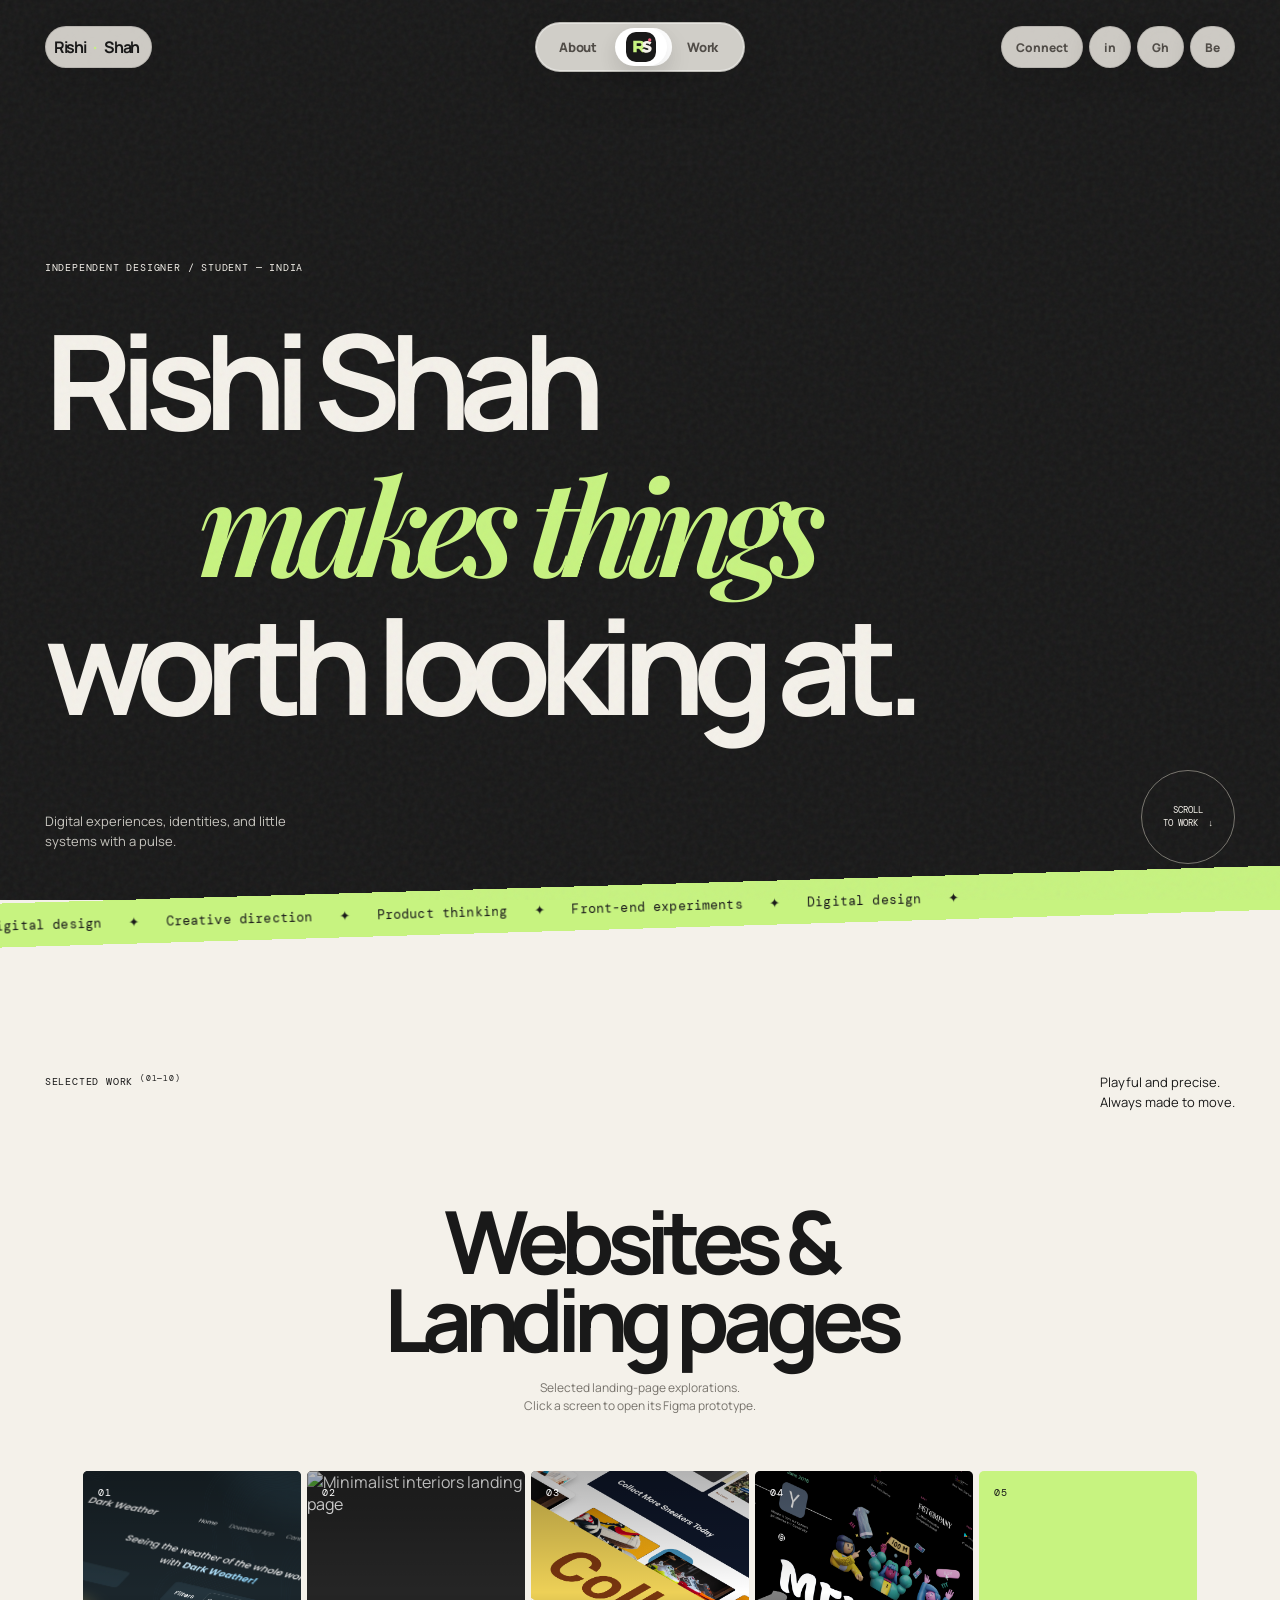
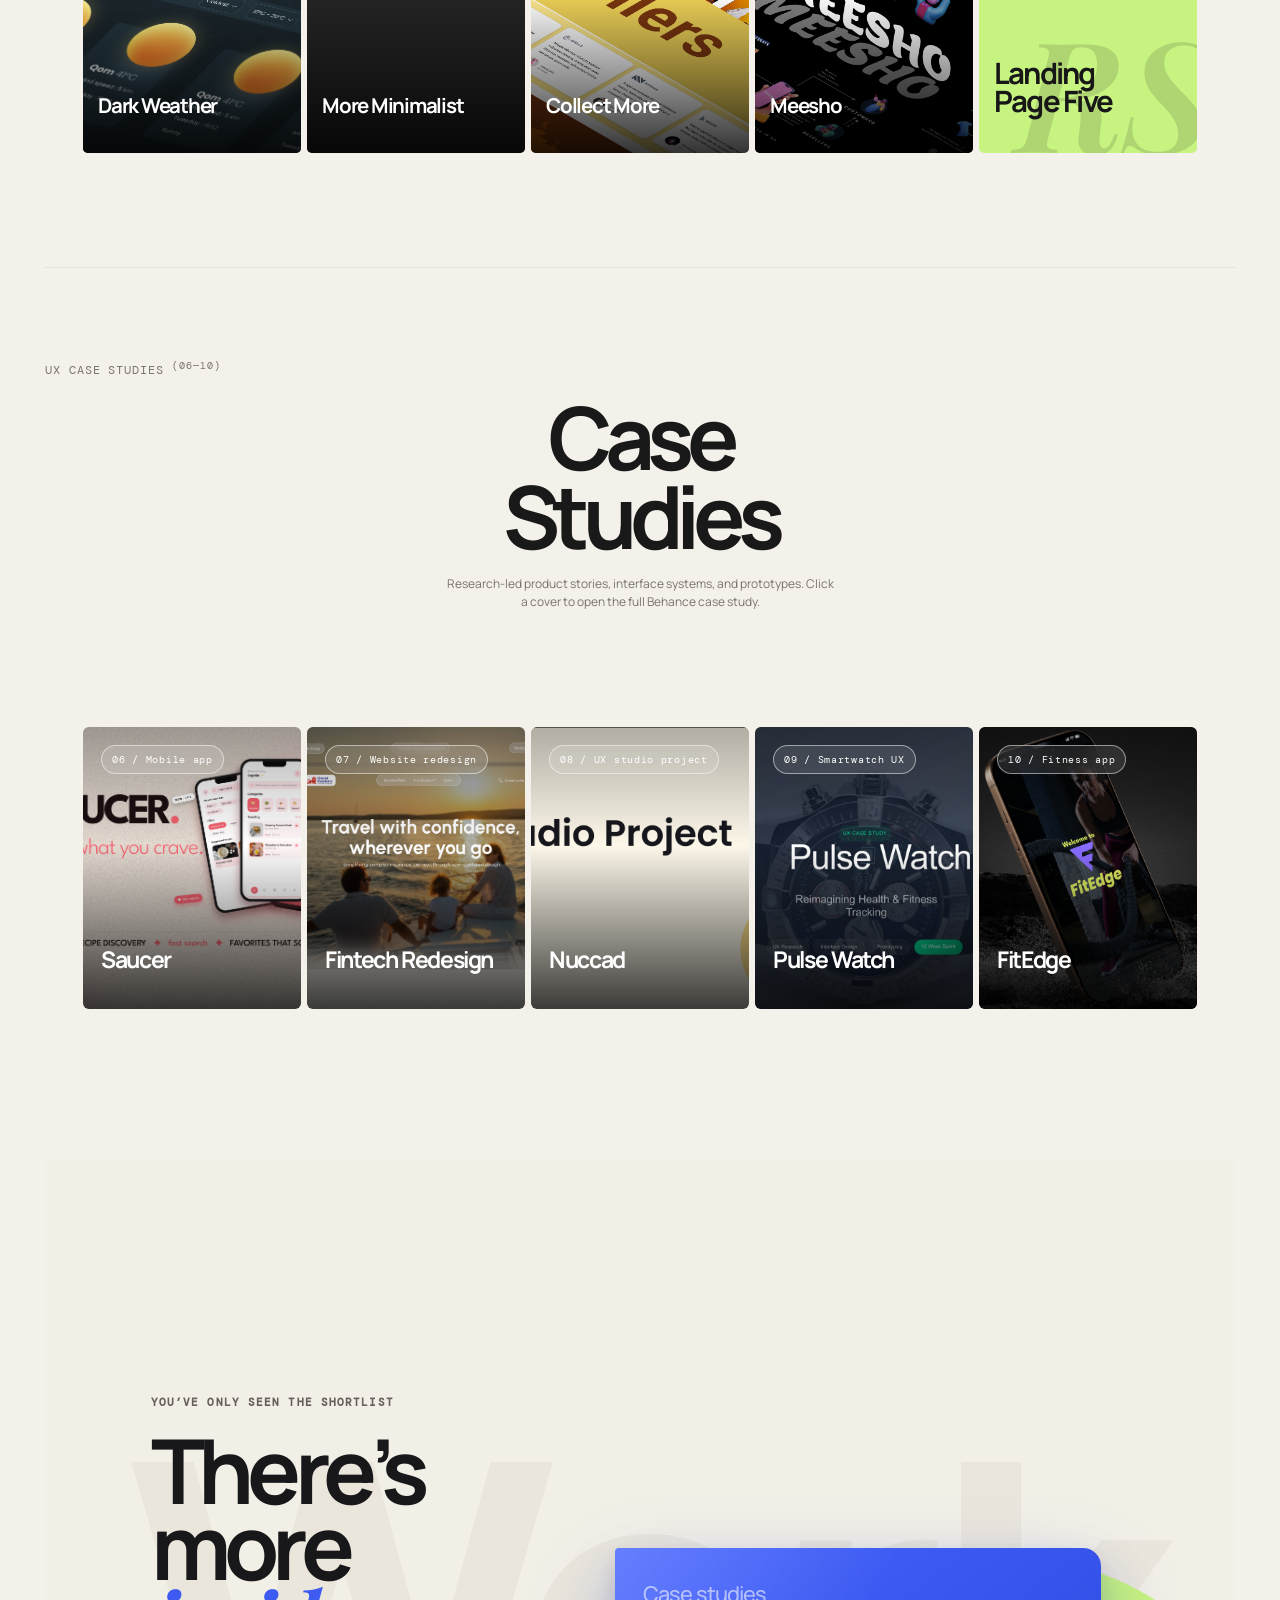
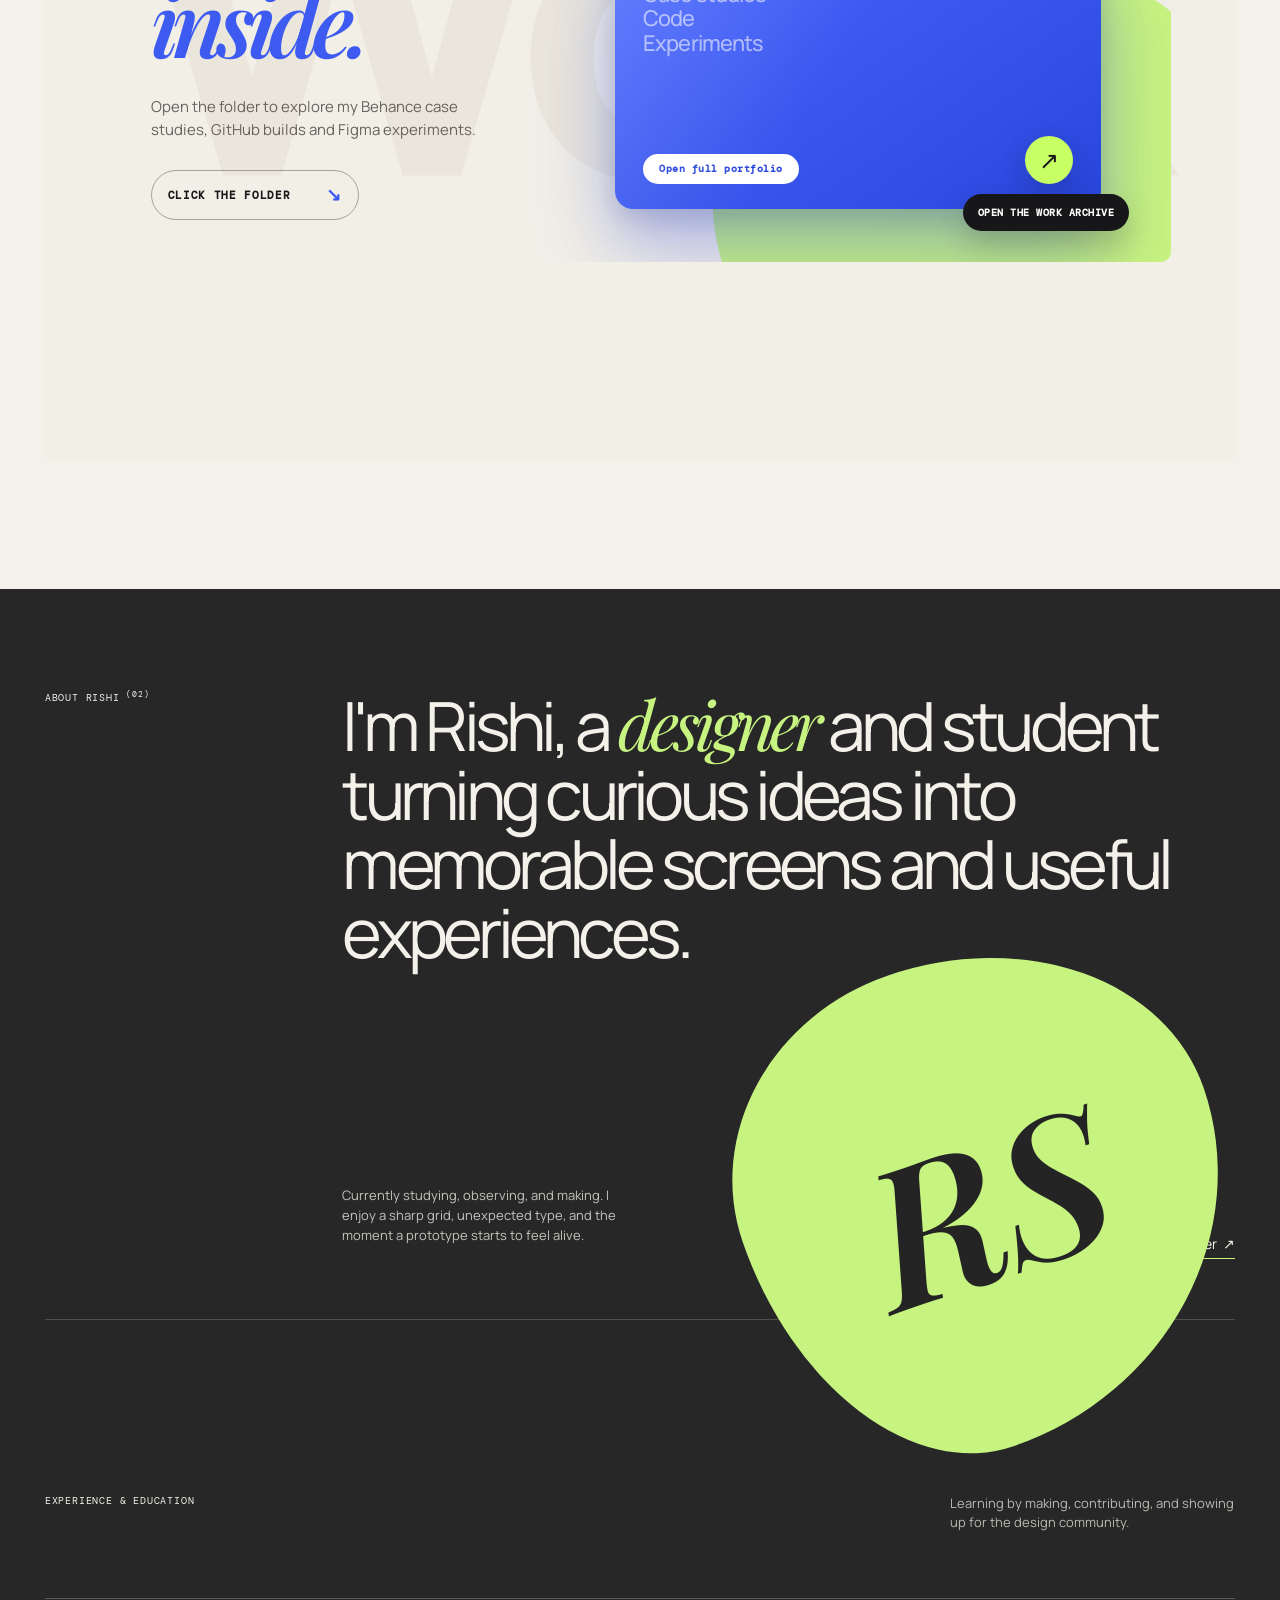
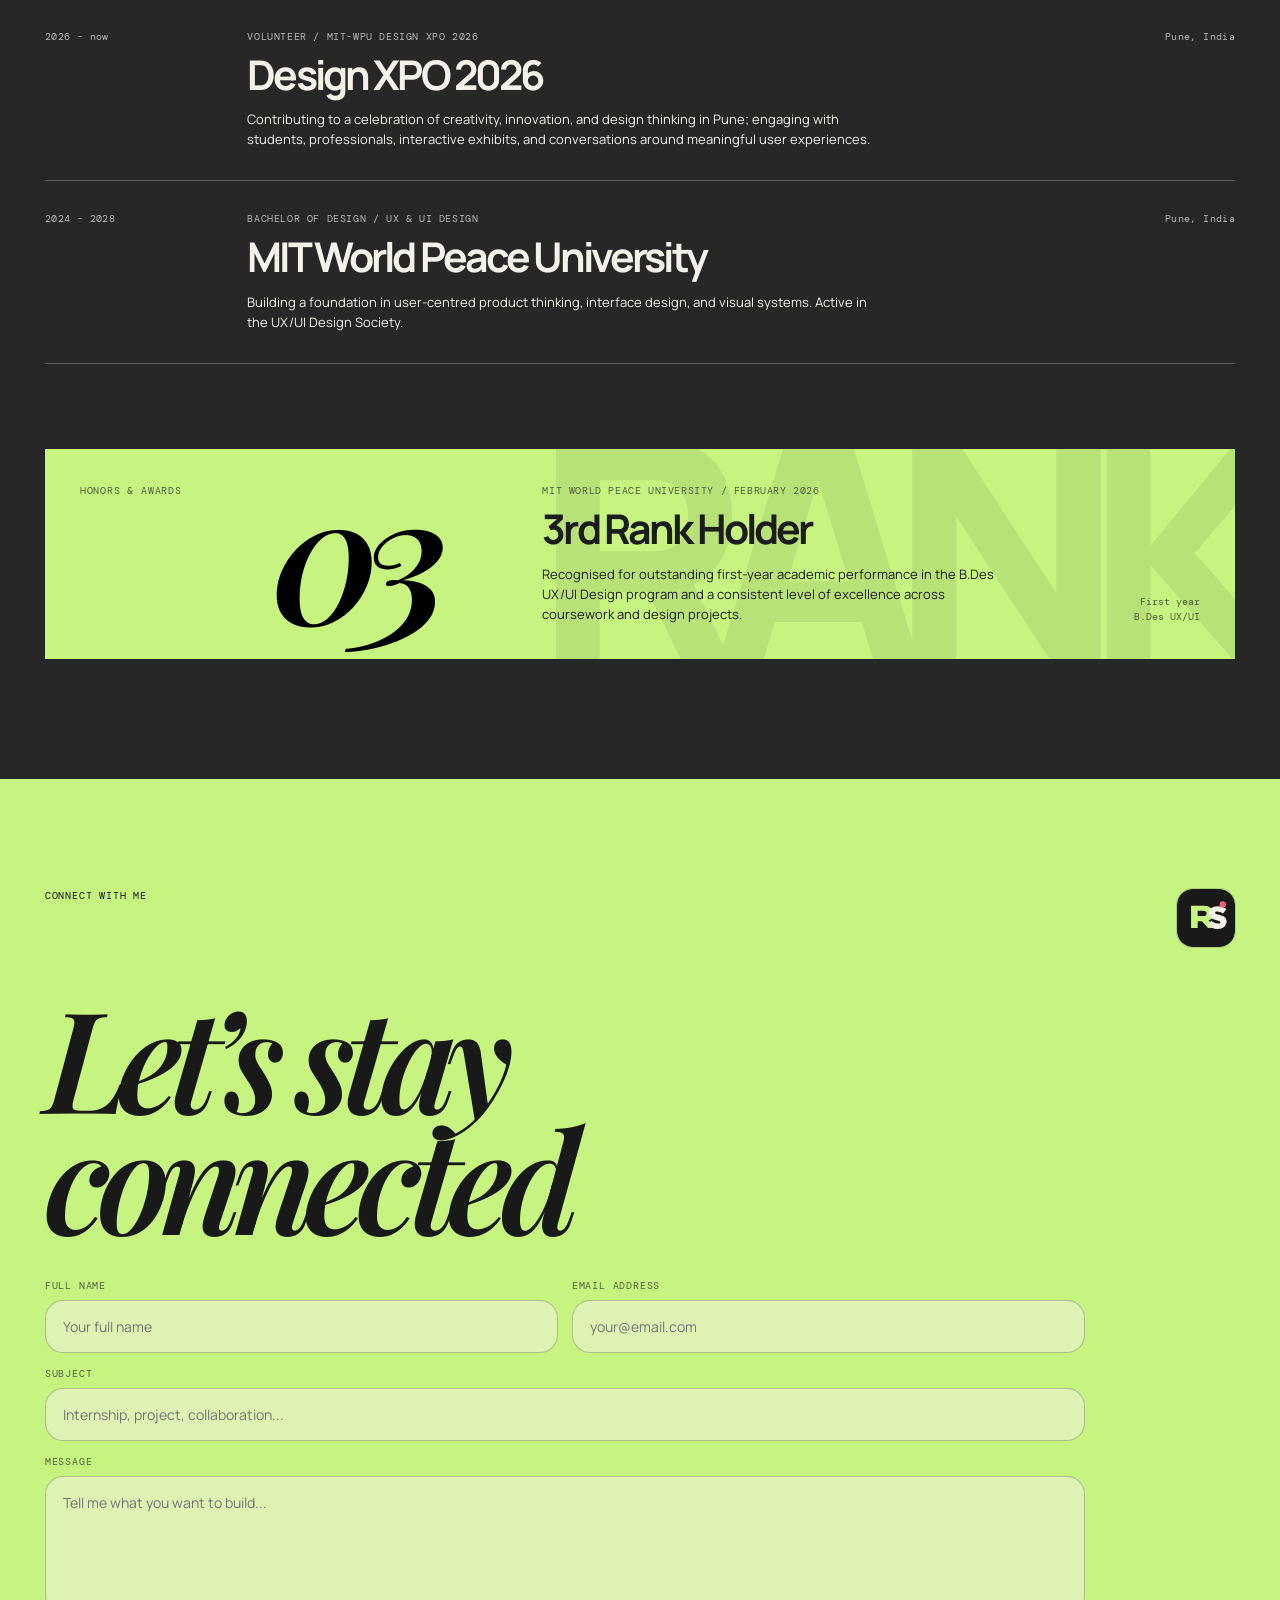
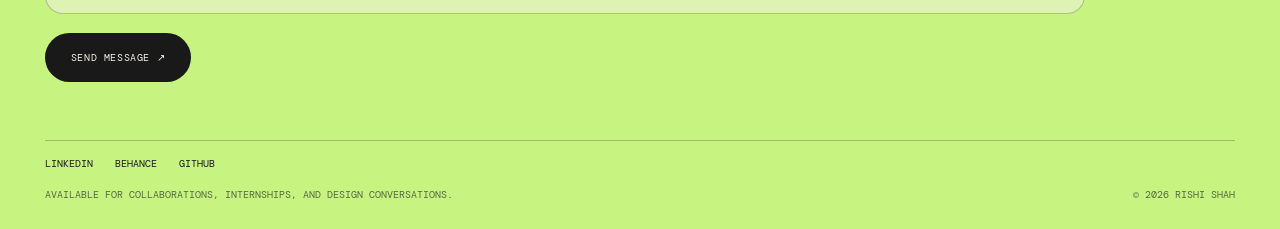
==== commit da80610c: "feat: link EmailJS service ID service_kadpiod and redirect mailto link to contact form" ====
--- a/index.html
+++ b/index.html
@@ -203,7 +203,7 @@
           useful experiences.</p>
         <div>
           <p>Currently studying, observing, and making. I enjoy a sharp grid, unexpected type, and the moment a
-            prototype starts to feel alive.</p><a href="mailto:hello@rishishah.design">Let's work together&nbsp; ↗</a>
+            prototype starts to feel alive.</p><a href="#contact">Let's work together&nbsp; ↗</a>
         </div>
       </div>
       <div class="blob">RS</div>
@@ -248,11 +248,13 @@
       </div>
       <p class="connect-copy">Find me where the work lives — case studies, prototypes, code experiments, and design
         updates.</p>
-      <form class="connect-form" data-contact-form>
-        <label><span>Your email</span><input type="email" name="email" placeholder="your@email.com" required></label>
-        <label><span>Message</span><textarea name="message" rows="3" placeholder="Tell me what you want to build..."
-            required></textarea></label>
-        <button type="submit">Send message ↗</button>
+      <form class="connect-form" data-contact-form novalidate>
+        <label><span>Full name</span><input type="text" name="from_name" placeholder="Your full name" autocomplete="name" required></label>
+        <label><span>Email address</span><input type="email" name="from_email" placeholder="your@email.com" autocomplete="email" required></label>
+        <label><span>Subject</span><input type="text" name="subject" placeholder="Internship, project, collaboration..." required></label>
+        <label><span>Message</span><textarea name="message" rows="4" placeholder="Tell me what you want to build..." required></textarea></label>
+        <button type="submit" data-contact-submit>Send message ↗</button>
+        <p class="contact-status" data-contact-status aria-live="polite" hidden></p>
       </form>
       <div class="connect-links"><a href="https://www.linkedin.com/in/rishi-shah-89b1b3341/" target="_blank"
           rel="noreferrer"><small>01</small><span>LinkedIn</span><b>Connect ↗</b></a><a
@@ -267,7 +269,10 @@
   <script src="https://cdn.jsdelivr.net/npm/lenis@1.3.17/dist/lenis.min.js"></script>
   <script src="https://cdn.jsdelivr.net/npm/gsap@3.13.0/dist/gsap.min.js"></script>
   <script src="https://cdn.jsdelivr.net/npm/gsap@3.13.0/dist/ScrollTrigger.min.js"></script>
+  <script src="https://cdn.jsdelivr.net/npm/@emailjs/browser@4/dist/email.min.js"></script>
   <script src="js/script.js"></script>
+  <script src="js/emailjs-config.js"></script>
+  <script src="js/emailjs-contact.js"></script>
 </body>
 
-</html>+</html>
--- a/css/footer-connect.css
+++ b/css/footer-connect.css
@@ -51,14 +51,22 @@
 
 .connect-form{
   display:grid;
-  grid-template-columns:1fr 1.35fr auto;
-  gap:10px;
+  grid-template-columns:repeat(2,minmax(0,1fr));
+  gap:14px;
   align-items:end;
   margin:-44px 0 58px;
+  max-width:1040px;
 }
 
 .connect-form label{
   display:block;
+}
+
+.connect-form label:nth-child(3),
+.connect-form label:nth-child(4),
+.connect-form button,
+.connect-form .contact-status{
+  grid-column:1/-1;
 }
 
 .connect-form label span{
@@ -81,7 +89,12 @@
   font:14px Manrope,Arial,sans-serif;
   outline:none;
   resize:none;
-  transition:border-color .25s,background .25s,box-shadow .25s;
+  transform:translateY(0);
+  transition:border-color .25s,background .25s,box-shadow .25s,transform .25s;
+}
+
+.connect-form textarea{
+  min-height:138px;
 }
 
 .connect-form input:focus,
@@ -89,6 +102,14 @@
   border-color:rgba(25,25,25,.72);
   background:rgba(244,241,234,.75);
   box-shadow:0 0 0 3px rgba(25,25,25,.08);
+  transform:translateY(-2px);
+}
+
+.connect-form input.is-invalid,
+.connect-form textarea.is-invalid{
+  border-color:#d8334a;
+  background:rgba(255,255,255,.62);
+  box-shadow:0 0 0 3px rgba(216,51,74,.12);
 }
 
 .connect-form button{
@@ -96,18 +117,58 @@
   border-radius:999px;
   background:var(--ink);
   color:var(--paper);
-  padding:17px 22px;
+  justify-self:start;
+  padding:18px 26px;
   font:10px 'DM Mono',monospace;
   letter-spacing:.06em;
   text-transform:uppercase;
   cursor:pointer;
   white-space:nowrap;
-  transition:transform .25s,background .25s;
-}
-
-.connect-form button:hover{
+  transition:transform .25s,background .25s,opacity .25s,box-shadow .25s;
+}
+
+.connect-form button:hover:not(:disabled){
   transform:translateY(-3px);
   background:#000;
+  box-shadow:0 16px 28px rgba(25,25,25,.18);
+}
+
+.connect-form button:disabled{
+  cursor:not-allowed;
+  opacity:.62;
+}
+
+.connect-form button.is-sending{
+  animation:send-pulse 1s ease-in-out infinite;
+}
+
+.contact-status{
+  margin:0;
+  border-radius:18px;
+  padding:15px 17px;
+  font:700 13px/1.4 Manrope,Arial,sans-serif;
+  animation:status-pop .35s cubic-bezier(.2,.75,.25,1);
+}
+
+.contact-status--success{
+  background:#191919;
+  color:var(--acid);
+  box-shadow:0 20px 40px rgba(25,25,25,.16);
+}
+
+.contact-status--error{
+  background:#fff2f3;
+  color:#9e1f34;
+  border:1px solid rgba(158,31,52,.2);
+}
+
+@keyframes send-pulse{
+  50%{transform:translateY(-2px) scale(.985)}
+}
+
+@keyframes status-pop{
+  from{opacity:0;transform:translateY(8px)}
+  to{opacity:1;transform:translateY(0)}
 }
 
 .connect-links{
@@ -171,7 +232,12 @@
   .connect-copy{font-size:0;margin:38px 0 66px}
   .connect-copy::before{font-size:16vw}
   .connect-form{grid-template-columns:1fr;margin:-35px 0 44px}
-  .connect-form button{width:100%}
+  .connect-form label,
+  .connect-form label:nth-child(3),
+  .connect-form label:nth-child(4),
+  .connect-form button,
+  .connect-form .contact-status{grid-column:1}
+  .connect-form button{width:100%;justify-self:stretch}
   .connect-links{flex-wrap:wrap}
   .footer-bottom{display:block}
   .footer-bottom span{display:block;margin-top:10px}
